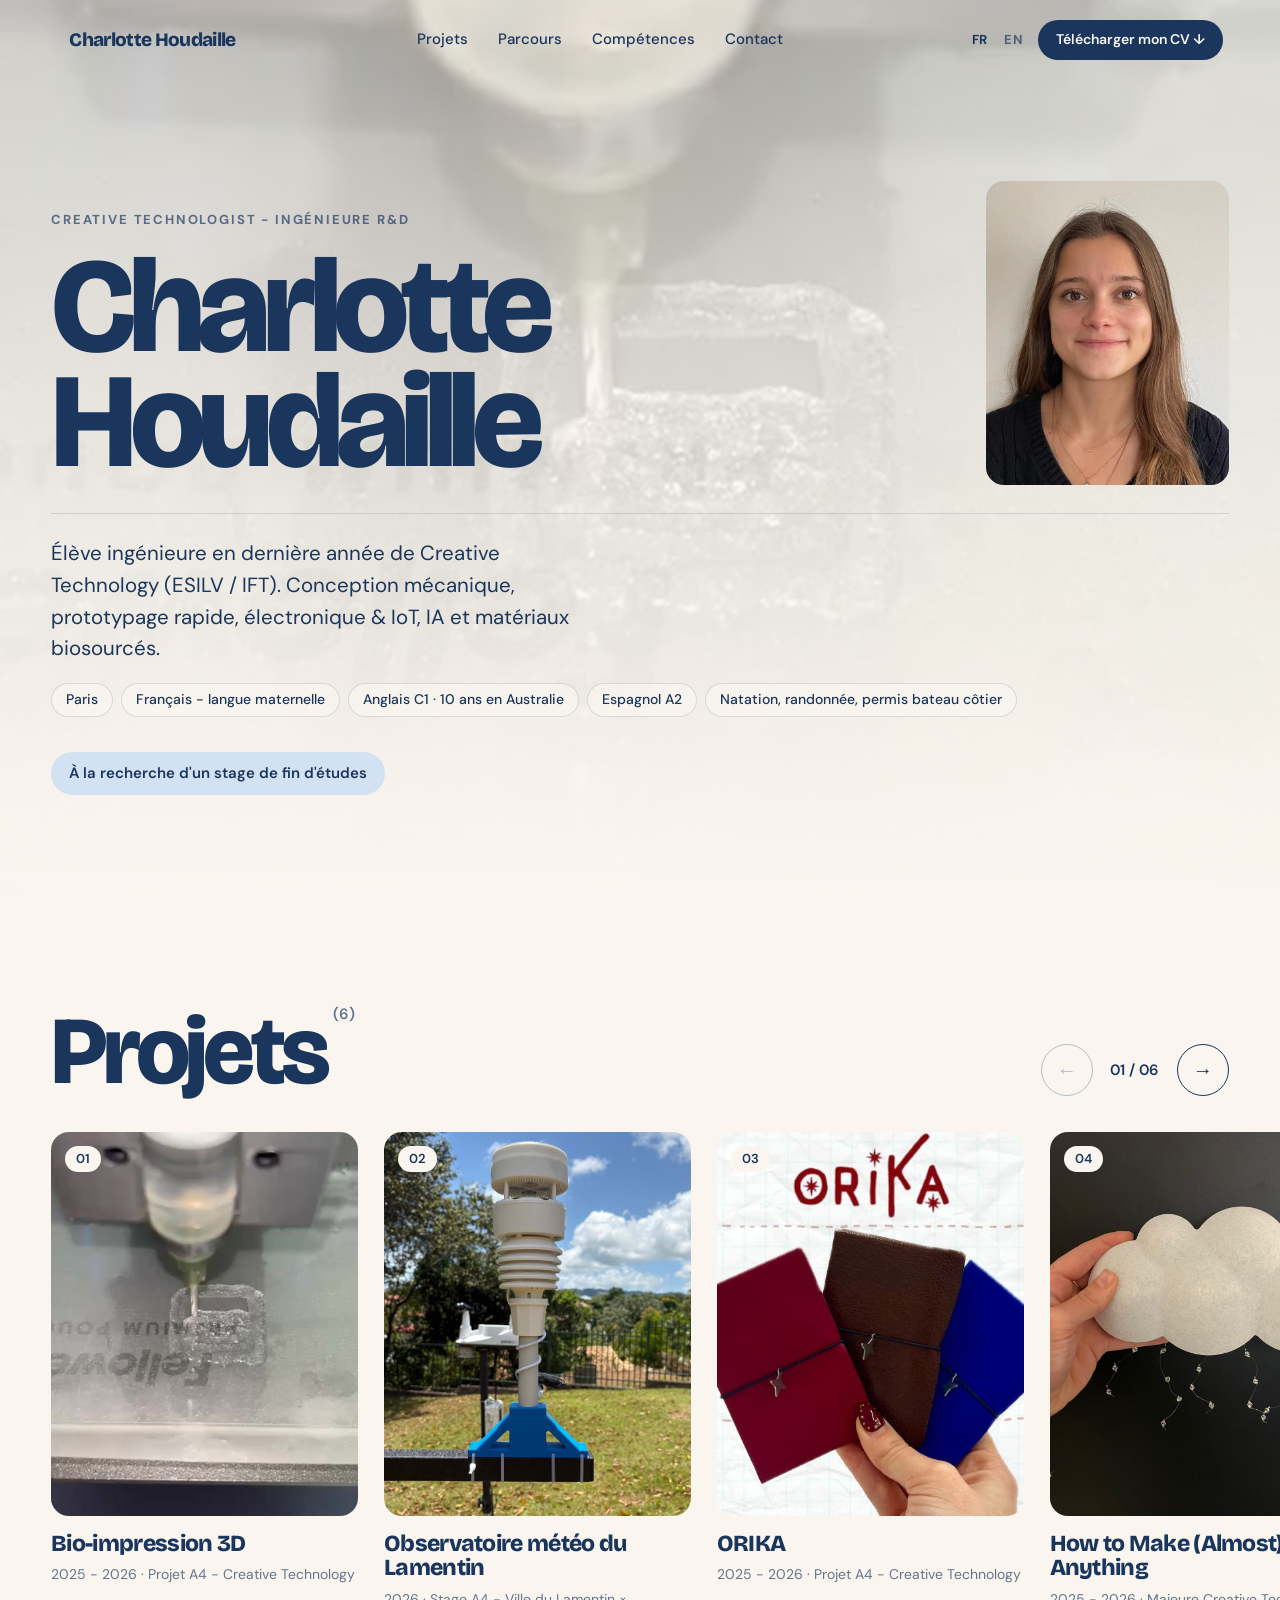
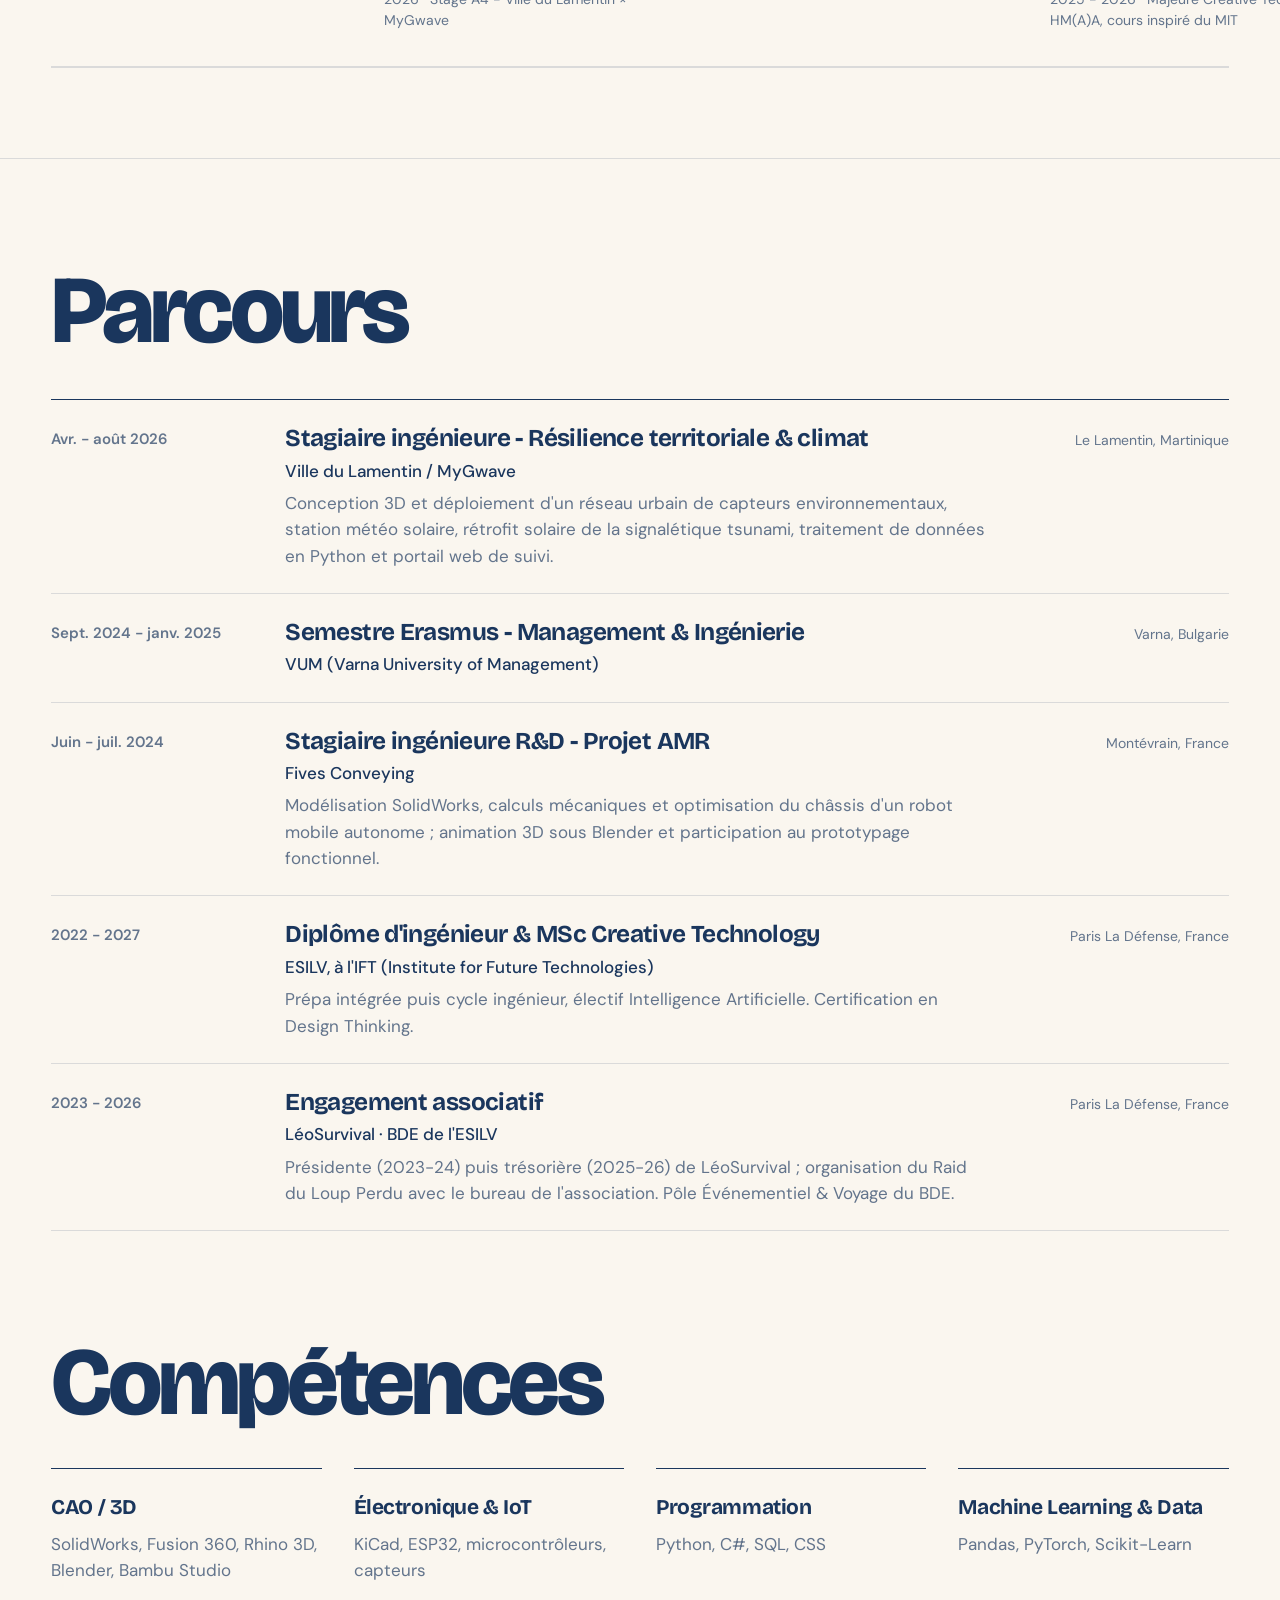
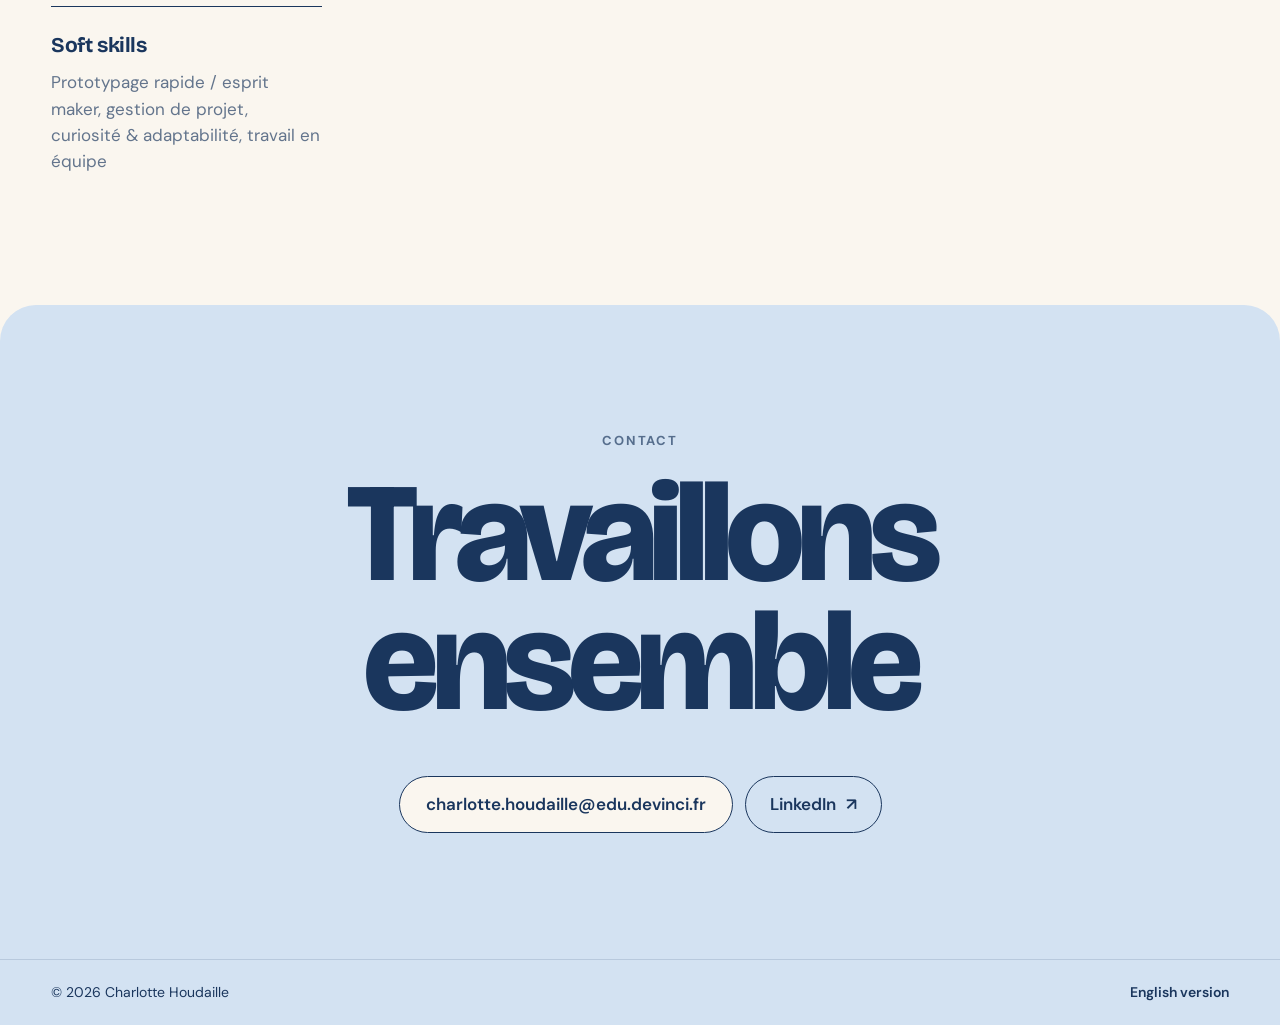
==== index.html @ 098c899a "Add files via upload" ====
<!doctype html>
<html lang="fr">
<head>
  <meta charset="utf-8">
  <meta name="viewport" content="width=device-width, initial-scale=1">
  <title>Charlotte Houdaille - Creative Technologist</title>
  <meta name="description" content="Portfolio de Charlotte Houdaille, élève ingénieure en Creative Technology (ESILV / IFT) : R&D, prototypage, IoT, bio-impression et matériaux biosourcés.">
  <meta name="color-scheme" content="light">
  <link rel="alternate" hreflang="fr" href="index.html">
  <link rel="alternate" hreflang="en" href="en.html">
  <link rel="preconnect" href="https://fonts.googleapis.com">
  <link rel="preconnect" href="https://fonts.gstatic.com" crossorigin>
  <link href="https://fonts.googleapis.com/css2?family=Bricolage+Grotesque:opsz,wght@12..96,600..800&family=DM+Sans:opsz,wght@9..40,400..700&display=swap" rel="stylesheet">
  <link rel="stylesheet" href="css/style.css">
</head>
<body>

  <header class="nav">
    <a href="#top" class="nav__logo" data-reveal>Charlotte Houdaille</a>
    <nav class="nav__links" aria-label="Navigation principale">
      <a href="#projets">Projets</a>
      <a href="#parcours">Parcours</a>
      <a href="#competences">Compétences</a>
      <a href="#contact">Contact</a>
    </nav>
    <div class="nav__right">
      <div class="lang" aria-label="Langue">
        <span aria-current="true">FR</span>
        <a href="en.html" hreflang="en" lang="en">EN</a>
      </div>
      <a href="assets/cv/Charlotte_Houdaille_CV_FR.pdf" class="nav__cta" download>Télécharger mon CV <span aria-hidden="true">↓</span></a>
    </div>
  </header>

  <main>
    <!-- HERO -->
    <section class="hero" id="top">
      <div class="hero__slides" aria-hidden="true"></div>
      <div class="hero__veil" aria-hidden="true"></div>

      <div class="hero__main">
        <div>
          <p class="eyebrow">Creative Technologist - Ingénieure R&amp;D</p>
          <h1 class="hero__name" data-reveal>Charlotte<br>Houdaille</h1>
        </div>
        <figure class="hero__photo">
          <img src="assets/img/portrait.jpg" alt="Portrait de Charlotte Houdaille" width="720" height="900">
        </figure>
      </div>
      <div class="hero__bottom">
        <div class="hero__info">
          <p class="hero__role">Élève ingénieure en dernière année de Creative Technology (ESILV / IFT). Conception mécanique, prototypage rapide, électronique &amp; IoT, IA et matériaux biosourcés.</p>
          <ul class="chips">
            <li class="chip">Paris</li>
            <li class="chip">Français - langue maternelle</li>
            <li class="chip">Anglais C1 · 10 ans en Australie</li>
            <li class="chip">Espagnol A2</li>
            <li class="chip">Natation, randonnée, permis bateau côtier</li>
          </ul>
        </div>
        <p class="status">À la recherche d'un stage de fin d'études</p>
      </div>
    </section>

    <!-- PROJETS -->
    <section class="projects" id="projets" aria-labelledby="projets-title">
      <div class="projects__head">
        <h2 id="projets-title" class="title"><span data-reveal>Projets</span><sup class="projects__count"></sup></h2>
        <div class="projects__controls">
          <button class="arrow" type="button" data-prev aria-label="Projet précédent">←</button>
          <span class="projects__index" aria-live="polite"></span>
          <button class="arrow" type="button" data-next aria-label="Projet suivant">→</button>
        </div>
      </div>
      <div class="projects__track" aria-label="Liste des projets - glisser vers la gauche"></div>
      <div class="projects__progress" aria-hidden="true"><span></span></div>
    </section>

    <!-- PARCOURS -->
    <section class="journey" id="parcours" aria-labelledby="parcours-title">
      <h2 id="parcours-title" class="title"><span data-reveal>Parcours</span></h2>

      <ol class="timeline">
        <li class="timeline__row">
          <span class="timeline__date">Avr. - août 2026</span>
          <div class="timeline__body">
            <h3 data-reveal>Stagiaire ingénieure - Résilience territoriale &amp; climat</h3>
            <p class="timeline__place">Ville du Lamentin / MyGwave</p>
            <p>Conception 3D et déploiement d'un réseau urbain de capteurs environnementaux, station météo solaire, rétrofit solaire de la signalétique tsunami, traitement de données en Python et portail web de suivi.</p>
          </div>
          <span class="timeline__place-loc">Le Lamentin, Martinique</span>
        </li>
        <li class="timeline__row">
          <span class="timeline__date">Sept. 2024 - janv. 2025</span>
          <div class="timeline__body">
            <h3 data-reveal>Semestre Erasmus - Management &amp; Ingénierie</h3>
            <p class="timeline__place">VUM (Varna University of Management)</p>
          </div>
          <span class="timeline__place-loc">Varna, Bulgarie</span>
        </li>
        <li class="timeline__row">
          <span class="timeline__date">Juin - juil. 2024</span>
          <div class="timeline__body">
            <h3 data-reveal>Stagiaire ingénieure R&amp;D - Projet AMR</h3>
            <p class="timeline__place">Fives Conveying</p>
            <p>Modélisation SolidWorks, calculs mécaniques et optimisation du châssis d'un robot mobile autonome ; animation 3D sous Blender et participation au prototypage fonctionnel.</p>
          </div>
          <span class="timeline__place-loc">Montévrain, France</span>
        </li>
        <li class="timeline__row">
          <span class="timeline__date">2022 - 2027</span>
          <div class="timeline__body">
            <h3 data-reveal>Diplôme d'ingénieur &amp; MSc Creative Technology</h3>
            <p class="timeline__place">ESILV, à l'IFT (Institute for Future Technologies)</p>
            <p>Prépa intégrée puis cycle ingénieur, électif Intelligence Artificielle. Certification en Design Thinking.</p>
          </div>
          <span class="timeline__place-loc">Paris La Défense, France</span>
        </li>
        <li class="timeline__row">
          <span class="timeline__date">2023 - 2026</span>
          <div class="timeline__body">
            <h3 data-reveal>Engagement associatif</h3>
            <p class="timeline__place">LéoSurvival · BDE de l'ESILV</p>
            <p>Présidente (2023-24) puis trésorière (2025-26) de LéoSurvival ; organisation du Raid du Loup Perdu avec le bureau de l'association. Pôle Événementiel &amp; Voyage du BDE.</p>
          </div>
          <span class="timeline__place-loc">Paris La Défense, France</span>
        </li>
      </ol>

      <h2 class="title skills__title" id="competences"><span data-reveal>Compétences</span></h2>
      <div class="skills">
        <div class="skills__group">
          <h3 data-reveal>CAO / 3D</h3>
          <p>SolidWorks, Fusion 360, Rhino 3D, Blender, Bambu Studio</p>
        </div>
        <div class="skills__group">
          <h3 data-reveal>Électronique &amp; IoT</h3>
          <p>KiCad, ESP32, microcontrôleurs, capteurs</p>
        </div>
        <div class="skills__group">
          <h3 data-reveal>Programmation</h3>
          <p>Python, C#, SQL, CSS</p>
        </div>
        <div class="skills__group">
          <h3 data-reveal>Machine Learning &amp; Data</h3>
          <p>Pandas, PyTorch, Scikit-Learn</p>
        </div>
        <div class="skills__group">
          <h3 data-reveal>Soft skills</h3>
          <p>Prototypage rapide / esprit maker, gestion de projet, curiosité &amp; adaptabilité, travail en équipe</p>
        </div>
      </div>
    </section>

    <!-- CONTACT -->
    <section class="contact" id="contact" aria-labelledby="contact-title">
      <p class="eyebrow">Contact</p>
      <h2 id="contact-title" class="contact__title" data-reveal>Travaillons ensemble</h2>
      <div class="contact__links">
        <button class="email-box" type="button" data-copy="charlotte.houdaille@edu.devinci.fr" title="Cliquer pour copier" aria-label="Copier l'adresse email charlotte.houdaille@edu.devinci.fr"><span>charlotte.houdaille@edu.devinci.fr</span></button>
        <a class="btn" href="https://www.linkedin.com/in/charlotte-houdaille" target="_blank" rel="noopener">LinkedIn <span aria-hidden="true">↗</span></a>
      </div>
    </section>
  </main>

  <footer class="footer">
    <span>© 2026 Charlotte Houdaille</span>
    <a href="en.html" hreflang="en" lang="en">English version</a>
  </footer>

  <!-- Panneau de détail d'un projet -->
  <div class="panel" id="panel" role="dialog" aria-modal="true" aria-labelledby="panel-title" hidden>
    <div class="panel__backdrop" data-close></div>
    <article class="panel__sheet" tabindex="-1">
      <button class="panel__close" type="button" data-close aria-label="Fermer le projet">✕</button>
      <div class="panel__content"></div>
    </article>
  </div>

  <script src="js/projects.js"></script>
  <script src="js/main.js"></script>
</body>
</html>
---- css/style.css ----
/* ==========================================================
   Charlotte Houdaille — Portfolio
   3 couleurs : crème (fond), bleu marine (texte), bleu pastel
   ========================================================== */

:root {
  --cream: #faf6ef;
  --navy: #1a365d;
  --blue: #d3e2f2;

  --navy-soft: rgba(26, 54, 93, .68);
  --line: rgba(26, 54, 93, .14);

  --font-display: "Bricolage Grotesque", "Arial Black", sans-serif;
  --font-body: "DM Sans", system-ui, sans-serif;

  --gutter: clamp(16px, 4vw, 56px);
  --radius: 18px;
  --ease: cubic-bezier(.22, 1, .36, 1);
}

*,
*::before,
*::after { box-sizing: border-box; }

html { -webkit-text-size-adjust: 100%; }

body {
  margin: 0;
  background: var(--cream);
  color: var(--navy);
  font-family: var(--font-body);
  font-size: 17px;
  line-height: 1.55;
  overflow-x: hidden;
}
body.is-locked { overflow: hidden; }

img, video { display: block; max-width: 100%; }
a { color: inherit; }
h1, h2, h3 { margin: 0; }

.title {
  font-family: var(--font-display);
  font-weight: 800;
  font-size: clamp(44px, 7.5vw, 112px);
  line-height: .92;
  letter-spacing: -.045em;
}

.eyebrow {
  font-size: 13px;
  font-weight: 700;
  letter-spacing: .14em;
  text-transform: uppercase;
  color: var(--navy-soft);
  margin: 0 0 18px;
}

:focus-visible {
  outline: 2px solid var(--navy);
  outline-offset: 3px;
  border-radius: 6px;
}

/* ---------- Pastilles & boutons ---------- */
.chips {
  list-style: none;
  padding: 0;
  margin: 28px 0 0;
  display: flex;
  flex-wrap: wrap;
  gap: 8px;
}
.chip {
  display: inline-block;
  padding: 5px 14px;
  border-radius: 999px;
  border: 1px solid var(--line);
  font-size: 14px;
  font-weight: 500;
  transition: transform .35s var(--ease), background .35s, border-color .35s;
}
.chip:hover {
  transform: scale(1.07);
  background: var(--blue);
  border-color: var(--navy);
}

.btn {
  display: inline-flex;
  align-items: center;
  gap: 10px;
  padding: 13px 24px;
  border-radius: 999px;
  border: 1.5px solid var(--navy);
  background: transparent;
  color: var(--navy);
  font: inherit;
  font-weight: 600;
  text-decoration: none;
  transition: background .3s var(--ease), color .3s var(--ease);
  max-width: 100%;
  overflow-wrap: anywhere;
}
.btn:hover { background: var(--blue); }
.btn--solid { background: var(--navy); color: var(--cream); }
.btn--solid:hover { background: var(--navy); color: var(--blue); }
/* Case email : un clic copie l'adresse */
.email-box {
  display: inline-flex;
  align-items: center;
  gap: 12px;
  padding: 14px 26px;
  border-radius: 999px;
  border: 1.5px solid var(--navy);
  background: var(--cream);
  color: var(--navy);
  font: inherit;
  font-weight: 600;
  cursor: copy;
  max-width: 100%;
  overflow-wrap: anywhere;
  transition: background .3s var(--ease);
}
.email-box:hover { background: var(--navy); color: var(--cream); }
.email-box small { font-size: 12px; font-weight: 500; opacity: .7; }

/* ==========================================================
   CURSEUR (cercle + trait qui s'efface)
   ========================================================== */
.has-cursor,
.has-cursor * { cursor: none !important; }

.cursor {
  position: fixed;
  top: 0;
  left: 0;
  z-index: 300;
  width: 14px;
  height: 14px;
  margin: -7px 0 0 -7px;
  border: 1.5px solid var(--navy);
  background: var(--navy);
  border-radius: 50%;
  pointer-events: none;
  opacity: 0;
  transition: width .3s var(--ease), height .3s var(--ease), margin .3s var(--ease),
    background .3s, opacity .3s;
  will-change: transform;
}
.has-cursor .cursor { opacity: 1; }
.cursor.is-hover {
  width: 40px;
  height: 40px;
  margin: -20px 0 0 -20px;
  background: rgba(211, 226, 242, .55);
}
.cursor.is-hidden { opacity: 0 !important; }

.cursor-trail {
  position: fixed;
  inset: 0;
  z-index: 299;
  width: 100%;
  height: 100%;
  pointer-events: none;
}

/* ==========================================================
   Texte "filtre" (le passage de la souris inverse les couleurs)
   ========================================================== */
.reveal { position: relative; }
/* Un span en ligne donnerait au calque une boîte différente du texte (décalage) */
span.reveal,
a.reveal,
h3.reveal { display: inline-block; }
/* Le calque déborde un peu pour que le disque ne soit pas coupé en haut/bas */
span.reveal > .reveal__top,
a.reveal > .reveal__top,
h3.reveal > .reveal__top { inset: -.3em; padding: .3em; }
.reveal__top {
  position: absolute;
  inset: 0;
  padding: inherit;
  color: var(--blue);
  background: var(--navy);
  clip-path: circle(0 at 0 0);
  pointer-events: none;
  user-select: none;
}

/* ==========================================================
   NAV
   ========================================================== */
.nav {
  position: fixed;
  inset: 14px var(--gutter) auto;
  z-index: 50;
  display: flex;
  align-items: center;
  justify-content: space-between;
  gap: 12px;
  padding: 6px 6px 6px 18px;
  border-radius: 999px;
  transition: background .35s, box-shadow .35s;
}
.nav.is-scrolled {
  background: rgba(250, 246, 239, .86);
  backdrop-filter: blur(12px);
  box-shadow: 0 0 0 1px var(--line);
}

.nav__logo {
  font-family: var(--font-display);
  font-weight: 800;
  font-size: 19px;
  letter-spacing: -.035em;
  text-decoration: none;
  white-space: nowrap;
}

.nav__links {
  display: flex;
  align-items: center;
  gap: 2px;
}
.nav__links a {
  padding: 8px 14px;
  border-radius: 999px;
  font-size: 15px;
  font-weight: 500;
  text-decoration: none;
  transition: background .25s;
}
.nav__links a:hover { background: var(--blue); }

.nav__right { display: flex; align-items: center; gap: 6px; }
.lang {
  display: flex;
  font-size: 13px;
  font-weight: 700;
  letter-spacing: .06em;
}
.lang a,
.lang span {
  padding: 8px 8px;
  text-decoration: none;
}
.lang span { color: var(--navy); }
.lang a { color: var(--navy-soft); }
.lang a:hover { color: var(--navy); }

.nav__cta {
  padding: 9px 18px;
  border-radius: 999px;
  background: var(--navy);
  color: var(--cream);
  font-size: 14px;
  font-weight: 600;
  text-decoration: none;
}

/* ==========================================================
   HERO — photos qui défilent en fond
   ========================================================== */
.hero {
  position: relative;
  min-height: 100svh;
  display: flex;
  flex-direction: column;
  justify-content: flex-end;
  padding: 120px var(--gutter) clamp(48px, 10vh, 110px);
  overflow: hidden;
  isolation: isolate;
}

.hero__slides { position: absolute; inset: 0; z-index: -2; }
.hero__slides img {
  position: absolute;
  inset: 0;
  width: 100%;
  height: 100%;
  object-fit: cover;
  opacity: 0;
  transform: scale(1.1);
  filter: grayscale(.25) brightness(1.08);
  transition: opacity .8s ease, transform 3.5s linear;
}
.hero__slides img.is-active { opacity: 1; transform: scale(1); }

.hero__veil {
  position: absolute;
  inset: 0;
  z-index: -1;
  background:
    linear-gradient(180deg, rgba(250, 246, 239, .55) 0%, rgba(250, 246, 239, .8) 55%, var(--cream) 100%);
}

.hero__name {
  font-family: var(--font-display);
  font-weight: 800;
  font-size: clamp(54px, 10.5vw, 176px);
  line-height: .86;
  letter-spacing: -.055em;
  display: inline-block;
  padding-bottom: .04em;
}

.hero__main {
  display: grid;
  grid-template-columns: 1fr auto;
  align-items: end;
  gap: 24px clamp(24px, 4vw, 64px);
}
.hero__photo {
  margin: 0;
  width: clamp(170px, 19vw, 290px);
}
.hero__photo img {
  width: 100%;
  height: auto;
  aspect-ratio: 4 / 5;
  object-fit: cover;
  border-radius: var(--radius);
  background: var(--blue);
}

.hero__info .chips { margin-top: 18px; }
.hero__info .chip { background: rgba(250, 246, 239, .7); }
.hero__info .chip:hover { background: var(--blue); }

.hero__bottom {
  display: flex;
  flex-wrap: wrap;
  align-items: flex-end;
  justify-content: space-between;
  gap: 20px 40px;
  margin-top: 28px;
  padding-top: 24px;
  border-top: 1px solid var(--line);
}
.hero__role {
  max-width: 560px;
  margin: 0;
  font-size: clamp(17px, 1.6vw, 21px);
}
.status {
  display: inline-flex;
  align-items: center;
  gap: 10px;
  padding: 10px 18px;
  border-radius: 999px;
  background: var(--blue);
  font-weight: 600;
  font-size: 15px;
}

/* ==========================================================
   PROJETS — carrousel en swipe horizontal
   ========================================================== */
.projects { padding: clamp(80px, 12vh, 130px) 0 clamp(60px, 10vh, 110px); }

.projects__head {
  display: flex;
  align-items: flex-end;
  justify-content: space-between;
  gap: 16px;
  padding: 0 var(--gutter);
  margin-bottom: clamp(28px, 4vh, 44px);
}
.projects__count {
  font-family: var(--font-body);
  font-size: 15px;
  font-weight: 600;
  letter-spacing: 0;
  color: var(--navy-soft);
  vertical-align: top;
  margin-left: 6px;
}

.projects__controls { display: flex; align-items: center; gap: 10px; }
.projects__index {
  font-variant-numeric: tabular-nums;
  font-weight: 600;
  font-size: 15px;
  min-width: 64px;
  text-align: center;
}
.arrow {
  width: 52px;
  height: 52px;
  border-radius: 50%;
  border: 1.5px solid var(--navy);
  background: transparent;
  color: var(--navy);
  font-size: 20px;
  cursor: pointer;
  transition: background .3s, opacity .3s;
}
.arrow:hover { background: var(--blue); }
.arrow:disabled { opacity: .3; pointer-events: none; }

.projects__track {
  position: relative;
  display: flex;
  gap: clamp(16px, 2vw, 28px);
  padding: 0 var(--gutter) 6px;
  overflow-x: auto;
  scroll-snap-type: x mandatory;
  scroll-padding-inline: var(--gutter);
  overscroll-behavior-x: contain;
  scrollbar-width: none;
  user-select: none;
  -webkit-user-select: none;
}
.projects__track::-webkit-scrollbar { display: none; }
.projects__track.is-dragging { scroll-snap-type: none; }
.projects__track.is-dragging .card { pointer-events: none; }

.card {
  flex: 0 0 auto;
  /* Taille limitée par la hauteur d'écran : titre, image et sous-titre visibles d'un coup d'œil */
  width: clamp(220px, min(24vw, 46svh * .8), 340px);
  /* Un bouton centre son contenu verticalement : on aligne tout en haut */
  display: flex;
  flex-direction: column;
  align-items: flex-start;
  justify-content: flex-start;
  align-self: flex-start;
  scroll-snap-align: start;
  padding: 0;
  border: 0;
  background: none;
  text-align: left;
  font: inherit;
  color: inherit;
  cursor: pointer;
}

.card__media {
  position: relative;
  width: 100%;
  aspect-ratio: 4 / 5;
  border-radius: var(--radius);
  background: var(--blue);
  overflow: hidden;
}
.card__media img {
  width: 100%;
  height: 100%;
  object-fit: cover;
  transition: transform .9s var(--ease);
  pointer-events: none;
}
.card:hover .card__media img,
.card:focus-visible .card__media img { transform: scale(1.04); }

.card__num {
  position: absolute;
  top: 14px;
  left: 14px;
  z-index: 1;
  padding: 3px 11px;
  border-radius: 999px;
  background: var(--cream);
  font-size: 13px;
  font-weight: 600;
}

.card__title {
  display: inline-block;
  margin-top: 16px;
  font-family: var(--font-display);
  font-weight: 800;
  font-size: clamp(20px, 1.8vw, 26px);
  letter-spacing: -.03em;
  line-height: 1.05;
}
.card__meta {
  display: block;
  margin: 8px 0 0;
  font-size: 14px;
  color: var(--navy-soft);
}

.projects__progress {
  margin: 28px var(--gutter) 0;
  height: 2px;
  background: var(--line);
  overflow: hidden;
}
.projects__progress span {
  display: block;
  height: 100%;
  background: var(--navy);
  transform-origin: left;
  transform: scaleX(0);
}

/* ==========================================================
   PARCOURS
   ========================================================== */
.journey {
  border-top: 1px solid var(--line);
  padding: clamp(80px, 12vh, 140px) var(--gutter);
  max-width: 1300px;
  margin: 0 auto;
}

.timeline {
  list-style: none;
  padding: 0;
  margin: 44px 0 0;
  border-top: 1.5px solid var(--navy);
}
.timeline__row {
  display: grid;
  grid-template-columns: 210px 1fr auto;
  gap: 24px;
  align-items: start;
  padding: 24px 0;
  border-bottom: 1px solid var(--line);
}
.timeline__date {
  font-weight: 600;
  font-size: 15px;
  color: var(--navy-soft);
  padding-top: 4px;
}
.timeline__body h3 {
  font-family: var(--font-display);
  font-size: clamp(20px, 1.9vw, 25px);
  font-weight: 700;
  letter-spacing: -.025em;
  line-height: 1.18;
}
.timeline__place {
  margin: 4px 0 0;
  font-weight: 500;
}
.timeline__body p:not(.timeline__place) {
  margin: 6px 0 0;
  color: var(--navy-soft);
  max-width: 700px;
}
.timeline__place-loc {
  font-size: 14px;
  color: var(--navy-soft);
  white-space: nowrap;
  padding-top: 6px;
}

.skills {
  display: grid;
  grid-template-columns: repeat(auto-fit, minmax(230px, 1fr));
  gap: 0 32px;
  margin-top: 40px;
}
.skills__title {
  margin-top: clamp(80px, 12vh, 130px);
  /* Même espace sous le menu que pour Projets / Parcours (padding de section) */
  scroll-margin-top: clamp(80px, 12vh, 140px);
}
.skills__group {
  padding: 22px 0;
  border-top: 1.5px solid var(--navy);
}
.skills__group h3 {
  font-family: var(--font-display);
  font-weight: 700;
  font-size: 21px;
  letter-spacing: -.02em;
  margin-bottom: 8px;
}
.skills__group p { margin: 0; color: var(--navy-soft); }

/* ==========================================================
   CONTACT
   ========================================================== */
.contact {
  padding: clamp(80px, 14vh, 160px) var(--gutter);
  background: var(--blue);
  border-radius: 36px 36px 0 0;
  text-align: center;
}
.contact__title {
  display: inline-block;
  font-family: var(--font-display);
  font-weight: 800;
  font-size: clamp(52px, 11vw, 170px);
  line-height: .92;
  letter-spacing: -.055em;
  padding: 0 .06em .06em;
}
.contact__title.reveal .reveal__top { color: var(--blue); background: var(--navy); }
.contact__links {
  display: flex;
  flex-wrap: wrap;
  justify-content: center;
  gap: 12px;
  margin-top: 40px;
}

.footer {
  display: flex;
  justify-content: space-between;
  align-items: center;
  gap: 12px;
  padding: 22px var(--gutter);
  background: var(--blue);
  font-size: 14px;
  border-top: 1px solid var(--line);
}
.footer a { text-decoration: none; font-weight: 600; }

/* ==========================================================
   PANNEAU PROJET
   ========================================================== */
.panel { position: fixed; inset: 0; z-index: 100; }
.panel[hidden] { display: none; }
.panel__backdrop {
  position: absolute;
  inset: 0;
  background: rgba(26, 54, 93, .3);
  backdrop-filter: blur(4px);
  opacity: 0;
  transition: opacity .45s var(--ease);
}
.panel__sheet {
  position: absolute;
  inset: 3svh 0 0;
  overflow-y: auto;
  overscroll-behavior: contain;
  background: var(--cream);
  border-radius: 28px 28px 0 0;
  transform: translateY(100%);
  transition: transform .6s var(--ease);
  outline: none;
}
.panel.is-open .panel__backdrop { opacity: 1; }
.panel.is-open .panel__sheet { transform: none; }

.panel__close {
  position: sticky;
  top: 16px;
  float: right;
  margin: 16px var(--gutter) 0 0;
  z-index: 2;
  width: 48px;
  height: 48px;
  border-radius: 50%;
  border: 1.5px solid var(--navy);
  background: var(--cream);
  color: var(--navy);
  font-size: 18px;
  cursor: pointer;
  transition: transform .3s var(--ease), background .3s;
}
.panel__close:hover { transform: rotate(90deg); background: var(--blue); }

.p-hero {
  padding: 56px var(--gutter) 44px;
  background: var(--blue);
}
.p-hero .eyebrow { margin-bottom: 12px; }
.p-hero h2 {
  display: inline-block;
  font-family: var(--font-display);
  font-weight: 800;
  font-size: clamp(40px, 7vw, 108px);
  line-height: .92;
  letter-spacing: -.05em;
  max-width: 16ch;
}
.p-hero__lead {
  max-width: 740px;
  margin: 22px 0 0;
  font-size: clamp(17px, 1.6vw, 20px);
}

.p-meta {
  display: grid;
  grid-template-columns: repeat(auto-fit, minmax(190px, 1fr));
  margin: 0;
  padding: 0 var(--gutter);
  border-bottom: 1px solid var(--line);
}
.p-meta div { padding: 20px 16px 20px 0; }
.p-meta dt {
  font-size: 12px;
  font-weight: 700;
  letter-spacing: .12em;
  text-transform: uppercase;
  color: var(--navy-soft);
}
.p-meta dd { margin: 4px 0 0; font-weight: 500; }

/* Toutes les parties côte à côte sur une ligne ; empilées sur petit écran */
.p-body {
  display: grid;
  grid-template-columns: repeat(var(--cols, 3), minmax(0, 1fr));
  gap: 28px clamp(20px, 3vw, 48px);
  padding: 44px var(--gutter);
}
.chip--link {
  display: inline-flex;
  gap: 6px;
  margin-top: 14px;
  text-decoration: none;
  font-size: 13px;
}
.p-body h3 {
  font-family: var(--font-display);
  font-weight: 700;
  font-size: 22px;
  letter-spacing: -.025em;
  margin-bottom: 10px;
}
.p-body ul { margin: 0; padding-left: 18px; }
.p-body li { margin: 6px 0; }
.p-body li::marker { color: var(--navy-soft); }

/* Galerie : vignettes alignées sur une grille, agrandies au clic */
.p-gallery {
  display: grid;
  grid-template-columns: repeat(auto-fill, minmax(min(260px, 42vw), 1fr));
  gap: 14px;
  padding: 0 var(--gutter) 48px;
}
.p-gallery figure { margin: 0; }
.p-thumb {
  display: block;
  width: 100%;
  padding: 0;
  border: 0;
  border-radius: 12px;
  overflow: hidden;
  background: var(--blue);
  cursor: zoom-in;
}
.p-thumb img,
.p-thumb video {
  width: 100%;
  aspect-ratio: 4 / 5;
  object-fit: cover;
  transition: transform .6s var(--ease);
}
.p-thumb:hover img,
.p-thumb:hover video { transform: scale(1.05); }
.p-gallery figcaption {
  font-size: 13px;
  line-height: 1.35;
  color: var(--navy-soft);
  padding: 6px 2px 0;
}

.lightbox {
  position: fixed;
  inset: 0;
  z-index: 200;
  display: grid;
  place-items: center;
  padding: 64px var(--gutter) 24px;
  background: rgba(26, 54, 93, .82);
}
.lightbox[hidden] { display: none; }
.lightbox__figure { margin: 0; text-align: center; color: var(--cream); }
.lightbox__figure img,
.lightbox__figure video {
  max-width: min(92vw, 1100px);
  max-height: calc(100svh - 140px);
  width: auto;
  height: auto;
  border-radius: 12px;
  margin: 0 auto;
}
.lightbox__figure figcaption { margin-top: 10px; font-size: 15px; }
.lightbox__close {
  position: absolute;
  top: 16px;
  right: var(--gutter);
  width: 48px;
  height: 48px;
  border-radius: 50%;
  border: 1.5px solid var(--cream);
  background: transparent;
  color: var(--cream);
  font-size: 18px;
  cursor: pointer;
}

.p-links { padding: 0 var(--gutter) 64px; display: flex; gap: 12px; flex-wrap: wrap; }

/* ==========================================================
   Responsive
   ========================================================== */
@media (max-width: 860px) {
  .nav__links { display: none; }
}
@media (max-width: 900px) {
  .p-body { grid-template-columns: repeat(2, minmax(0, 1fr)); }
}
@media (max-width: 760px) {
  .p-body { grid-template-columns: 1fr; }
  .hero__main { grid-template-columns: 1fr; }
  .hero__photo { order: -1; width: 130px; }
  .timeline__row { grid-template-columns: 1fr; gap: 4px; }
  .timeline__place-loc { padding-top: 0; }
  .projects__head { flex-wrap: wrap; }
  .card { width: min(80vw, 340px); }
  .footer { flex-direction: column; }
}

@media (prefers-reduced-motion: reduce) {
  *,
  *::before,
  *::after {
    transition-duration: .01ms !important;
    animation-duration: .01ms !important;
  }
}
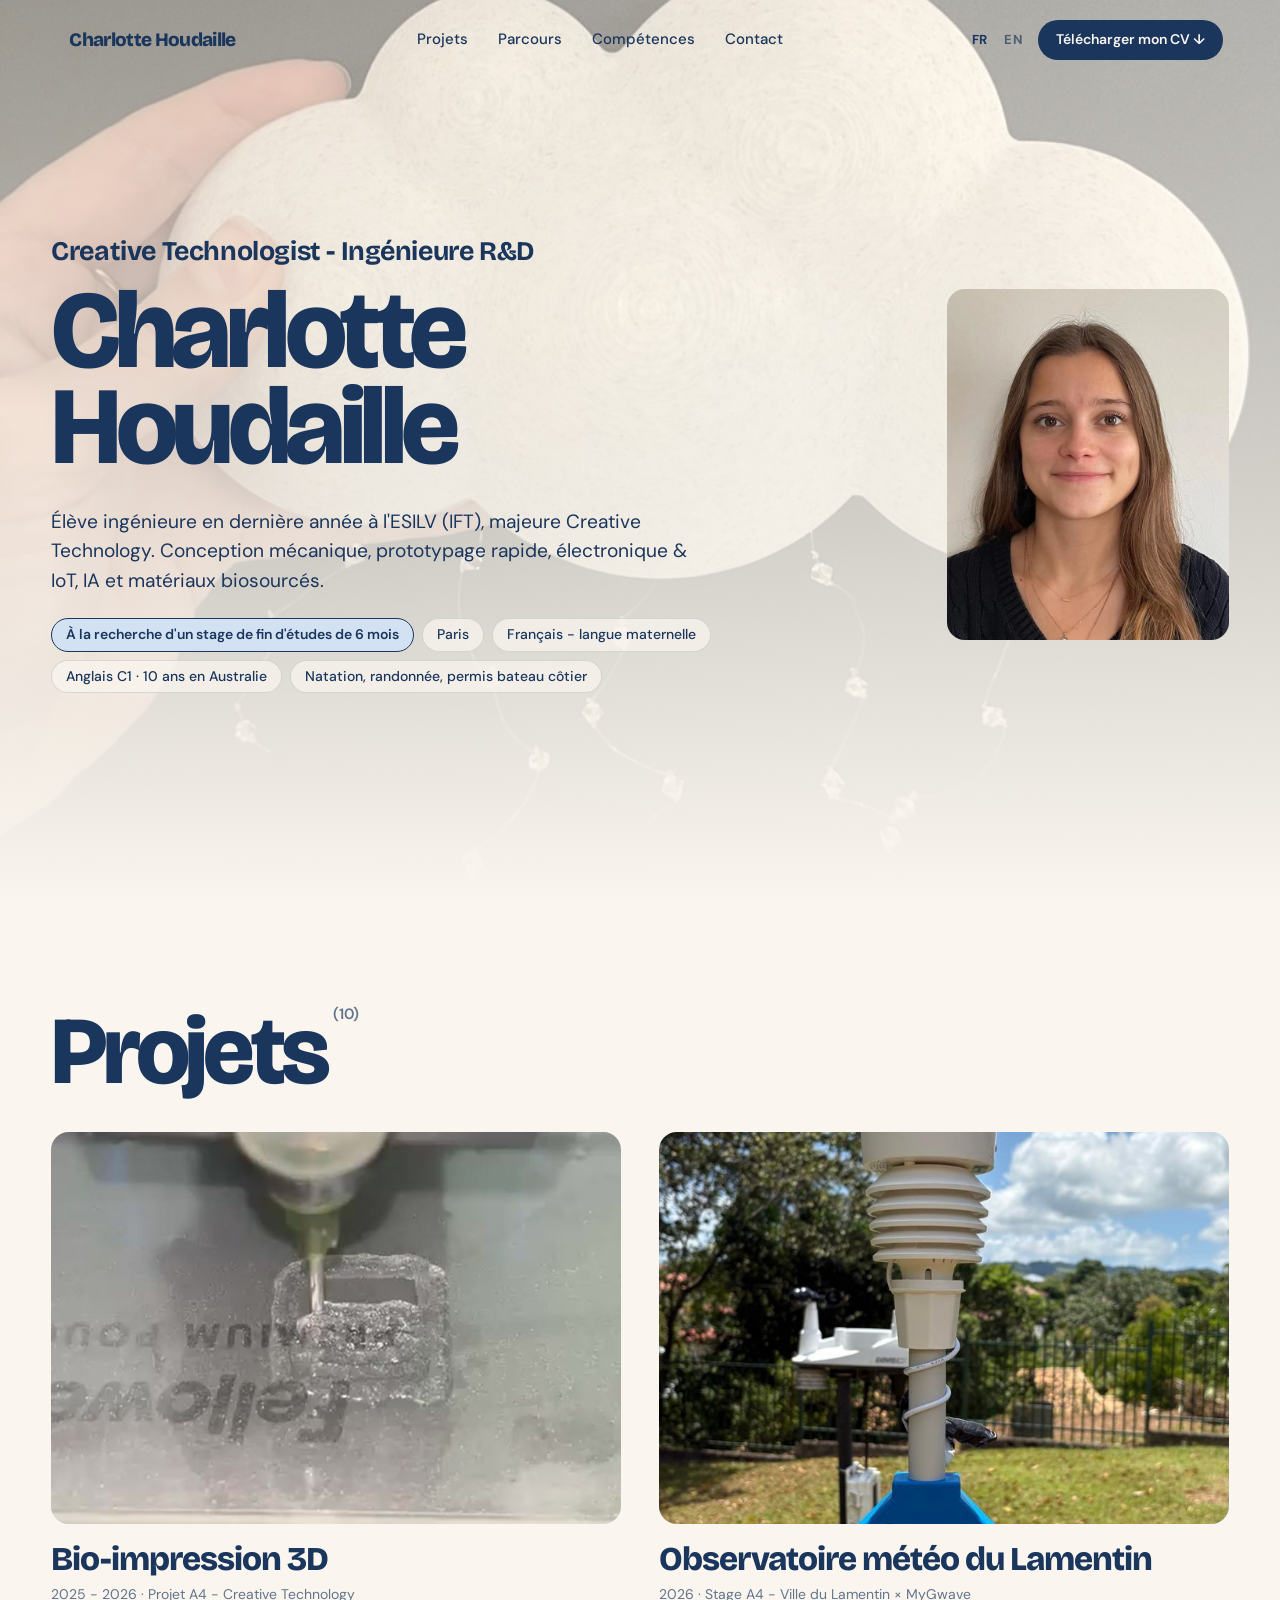
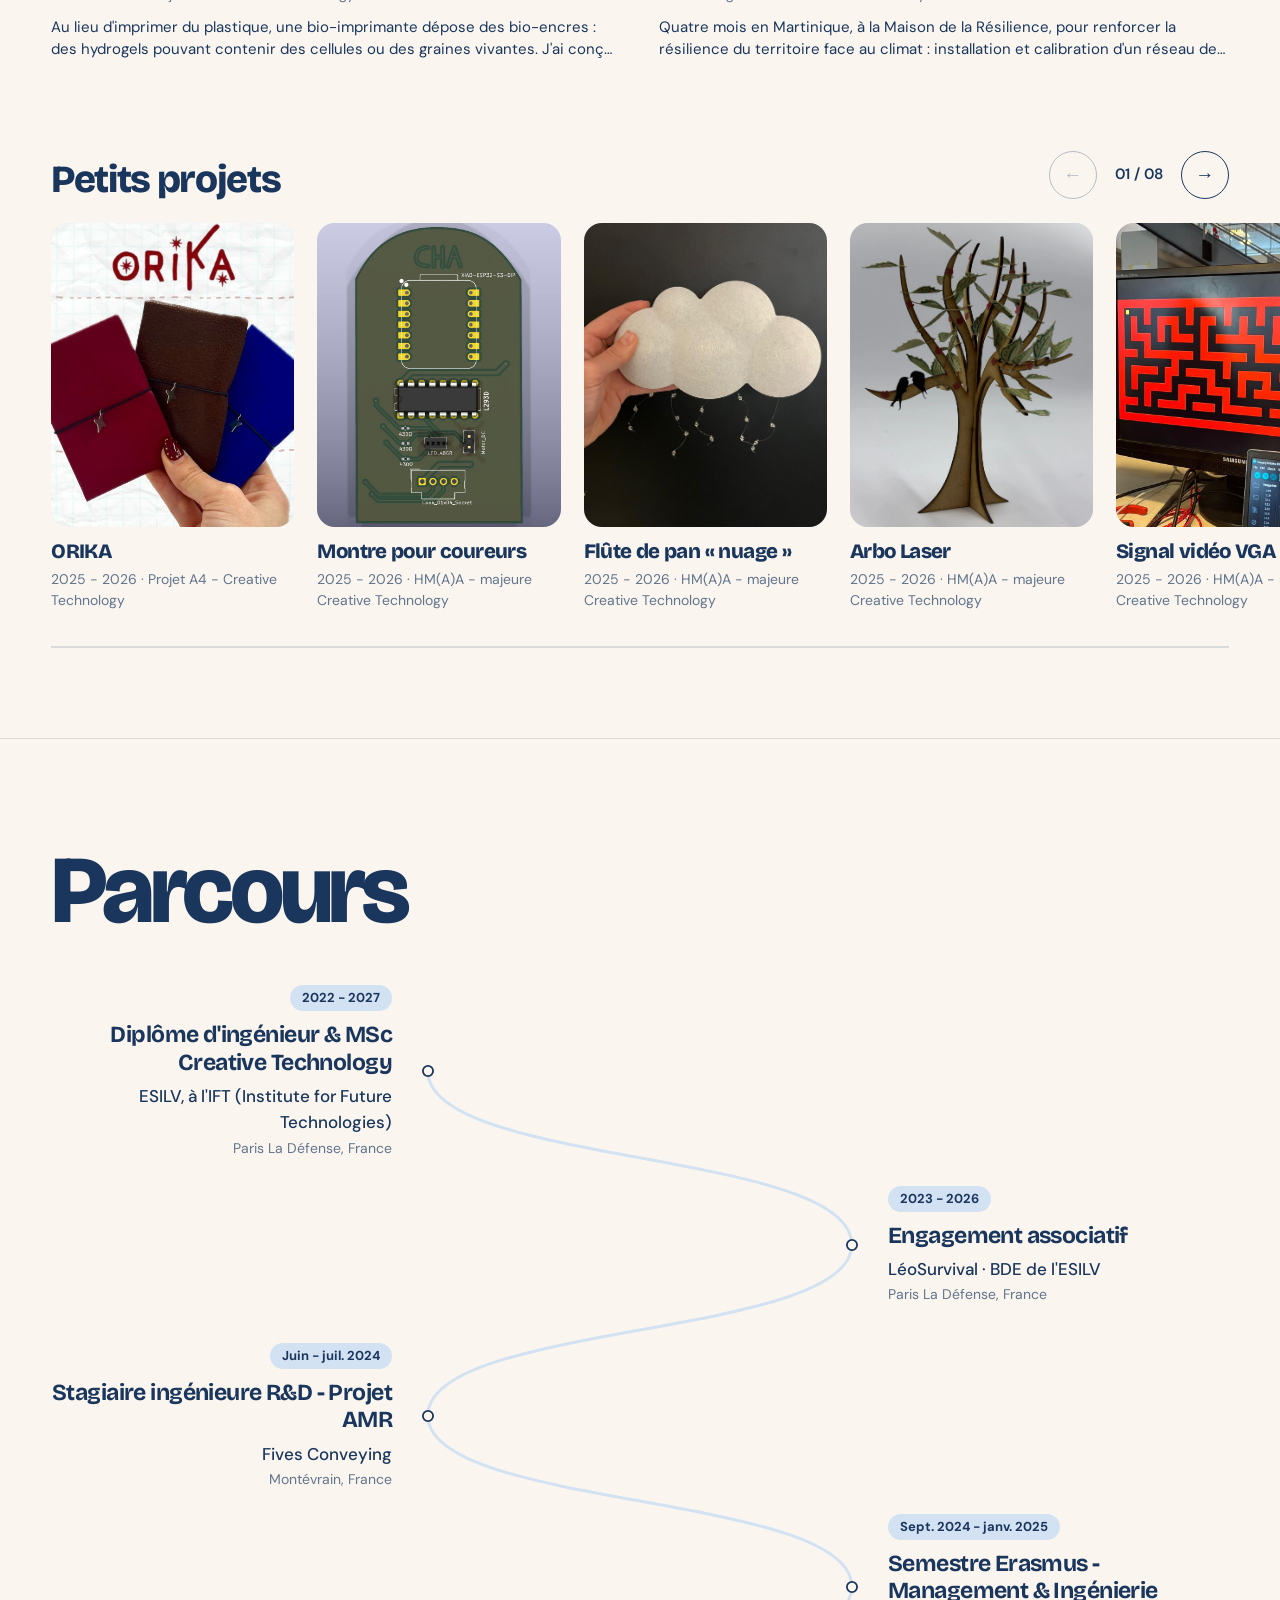
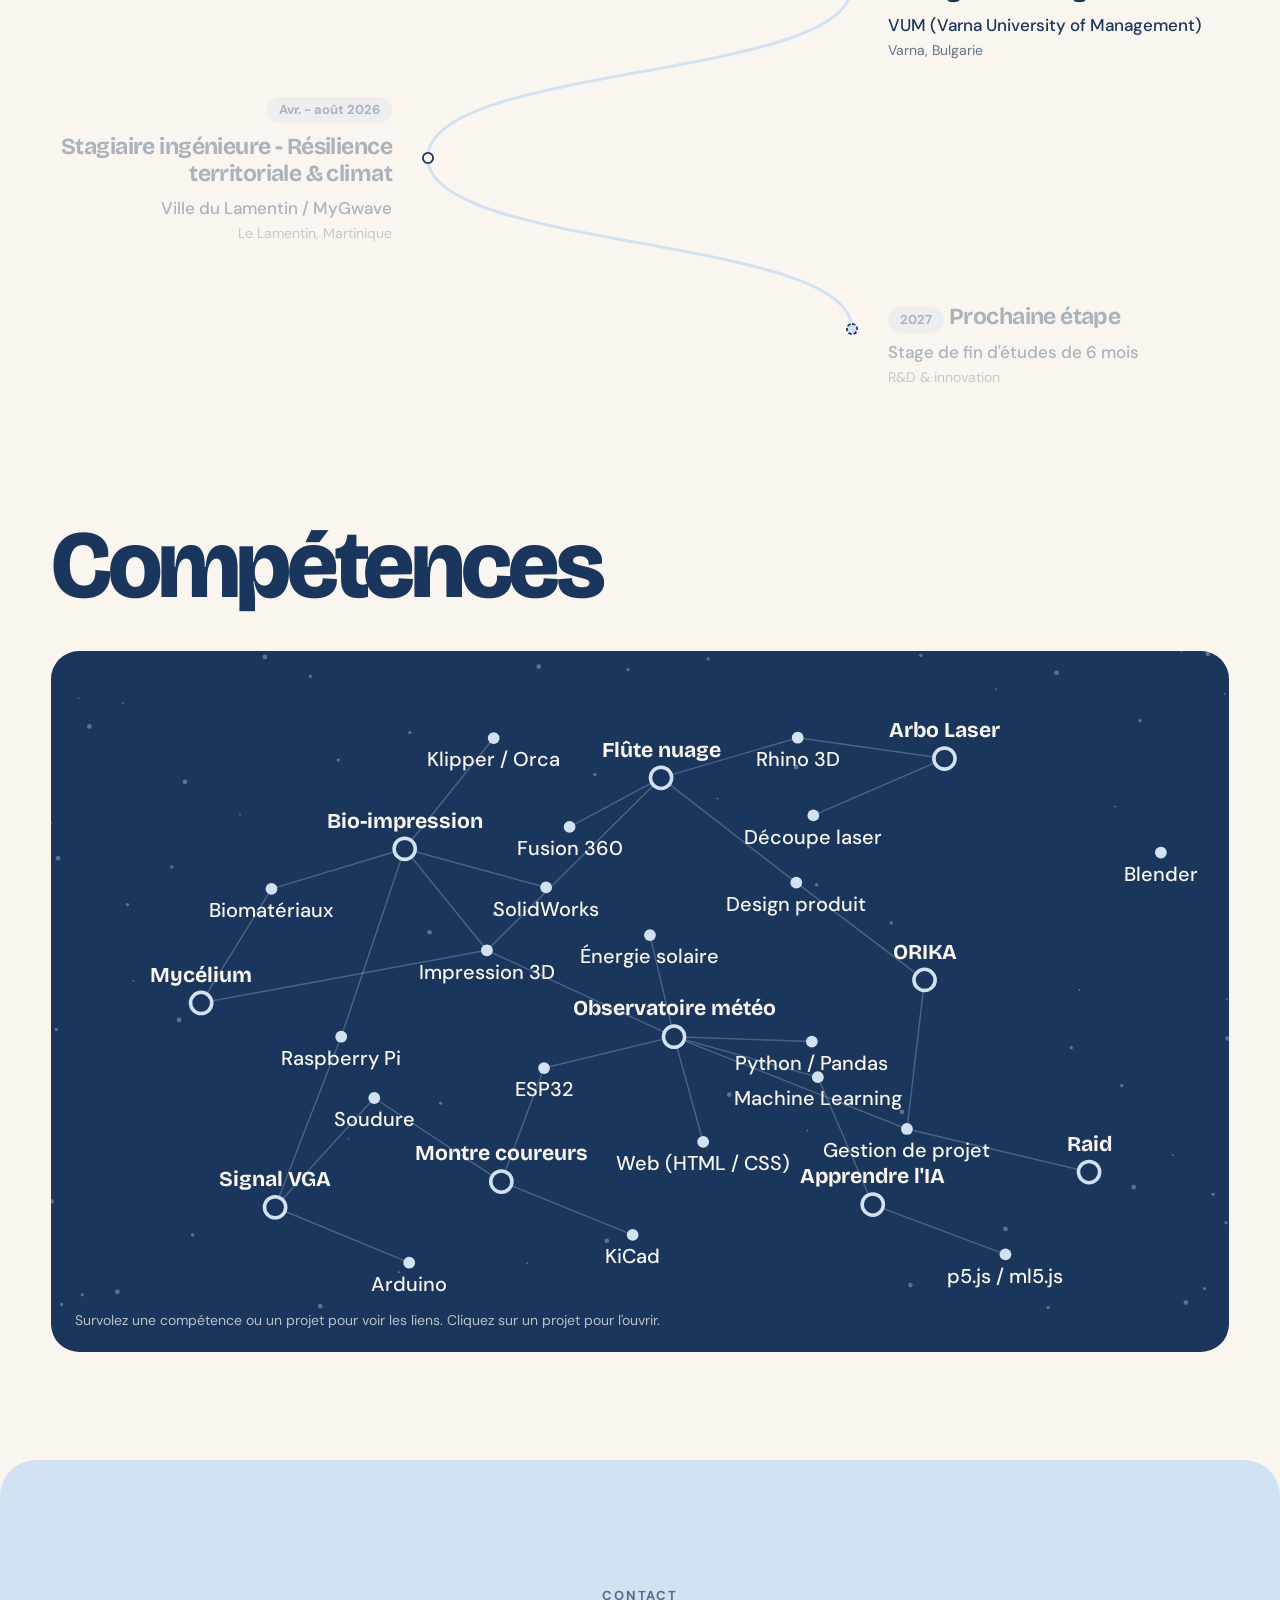
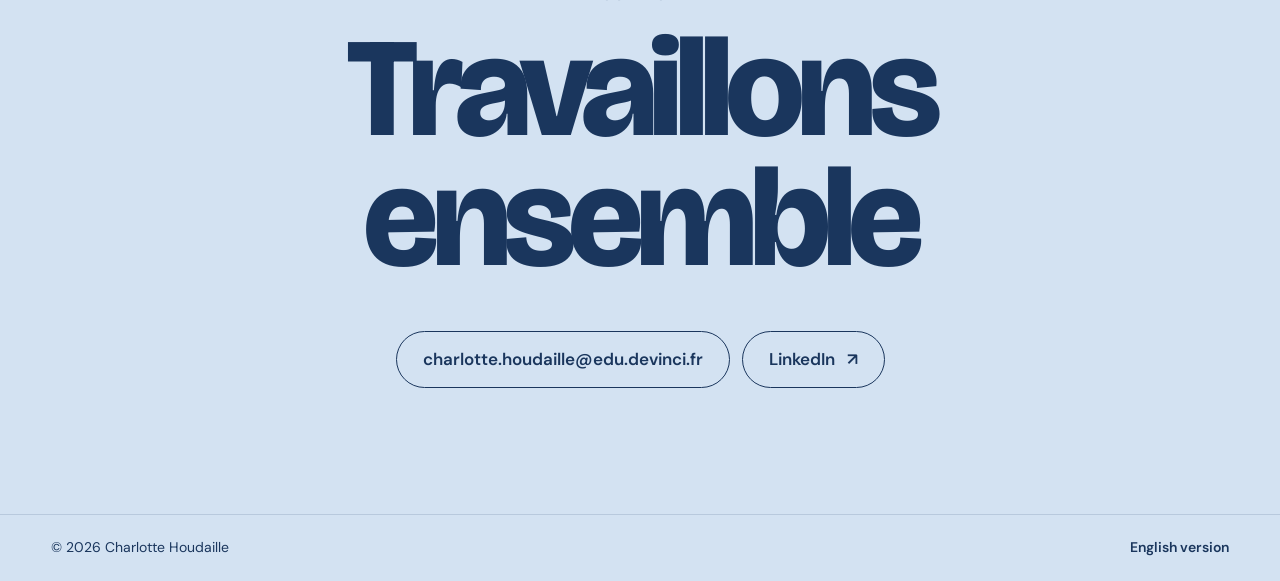
==== commit 50ee94fc: "Add files via upload" ====
--- a/index.html
+++ b/index.html
@@ -12,6 +12,7 @@
   <link rel="preconnect" href="https://fonts.gstatic.com" crossorigin>
   <link href="https://fonts.googleapis.com/css2?family=Bricolage+Grotesque:opsz,wght@12..96,600..800&family=DM+Sans:opsz,wght@9..40,400..700&display=swap" rel="stylesheet">
   <link rel="stylesheet" href="css/style.css">
+  <link rel="stylesheet" href="css/extras.css">
 </head>
 <body>
 
@@ -28,7 +29,7 @@
         <span aria-current="true">FR</span>
         <a href="en.html" hreflang="en" lang="en">EN</a>
       </div>
-      <a href="assets/cv/Charlotte_Houdaille_CV_FR.pdf" class="nav__cta" download>Télécharger mon CV <span aria-hidden="true">↓</span></a>
+      <a href="assets/cv/Charlotte_Houdaille_CV_FR.pdf" class="nav__cta" download><span class="hide-sm">Télécharger mon </span>CV <span aria-hidden="true">↓</span></a>
     </div>
   </header>
 
@@ -39,26 +40,21 @@
       <div class="hero__veil" aria-hidden="true"></div>
 
       <div class="hero__main">
-        <div>
-          <p class="eyebrow">Creative Technologist - Ingénieure R&amp;D</p>
+        <div class="hero__text">
+          <p class="hero__eyebrow">Creative Technologist - Ingénieure R&amp;D</p>
           <h1 class="hero__name" data-reveal>Charlotte<br>Houdaille</h1>
+          <p class="hero__role">Élève ingénieure en dernière année à l'ESILV (IFT), majeure Creative Technology. Conception mécanique, prototypage rapide, électronique &amp; IoT, IA et matériaux biosourcés.</p>
+          <ul class="chips">
+            <li class="chip chip--status">À la recherche d'un stage de fin d'études de 6 mois</li>
+            <li class="chip">Paris</li>
+            <li class="chip">Français - langue maternelle</li>
+            <li class="chip">Anglais C1 · 10 ans en Australie</li>
+            <li class="chip">Natation, randonnée, permis bateau côtier</li>
+          </ul>
         </div>
         <figure class="hero__photo">
           <img src="assets/img/portrait.jpg" alt="Portrait de Charlotte Houdaille" width="720" height="900">
         </figure>
-      </div>
-      <div class="hero__bottom">
-        <div class="hero__info">
-          <p class="hero__role">Élève ingénieure en dernière année de Creative Technology (ESILV / IFT). Conception mécanique, prototypage rapide, électronique &amp; IoT, IA et matériaux biosourcés.</p>
-          <ul class="chips">
-            <li class="chip">Paris</li>
-            <li class="chip">Français - langue maternelle</li>
-            <li class="chip">Anglais C1 · 10 ans en Australie</li>
-            <li class="chip">Espagnol A2</li>
-            <li class="chip">Natation, randonnée, permis bateau côtier</li>
-          </ul>
-        </div>
-        <p class="status">À la recherche d'un stage de fin d'études</p>
       </div>
     </section>
 
@@ -66,13 +62,18 @@
     <section class="projects" id="projets" aria-labelledby="projets-title">
       <div class="projects__head">
         <h2 id="projets-title" class="title"><span data-reveal>Projets</span><sup class="projects__count"></sup></h2>
+      </div>
+      <div class="featured" aria-label="Projets principaux"></div>
+
+      <div class="projects__head projects__head--mini">
+        <h3 class="projects__subtitle"><span data-reveal>Petits projets</span></h3>
         <div class="projects__controls">
           <button class="arrow" type="button" data-prev aria-label="Projet précédent">←</button>
           <span class="projects__index" aria-live="polite"></span>
           <button class="arrow" type="button" data-next aria-label="Projet suivant">→</button>
         </div>
       </div>
-      <div class="projects__track" aria-label="Liste des projets - glisser vers la gauche"></div>
+      <div class="projects__track" aria-label="Petits projets - glisser vers la gauche"></div>
       <div class="projects__progress" aria-hidden="true"><span></span></div>
     </section>
 
@@ -80,75 +81,69 @@
     <section class="journey" id="parcours" aria-labelledby="parcours-title">
       <h2 id="parcours-title" class="title"><span data-reveal>Parcours</span></h2>
 
-      <ol class="timeline">
-        <li class="timeline__row">
-          <span class="timeline__date">Avr. - août 2026</span>
-          <div class="timeline__body">
+      <div class="lifemap">
+        <svg class="lifemap__svg" aria-hidden="true"><path class="lifemap__track"></path><path class="lifemap__line"></path></svg>
+        <ol class="lifemap__list">
+        <li class="lifemap__stop">
+          <span class="lifemap__dot" aria-hidden="true"></span>
+          <div class="lifemap__card">
+            <span class="lifemap__date">2022 - 2027</span>
+            <h3 data-reveal>Diplôme d'ingénieur &amp; MSc Creative Technology</h3>
+            <p class="lifemap__place">ESILV, à l'IFT (Institute for Future Technologies)</p>
+            <p class="lifemap__loc">Paris La Défense, France</p>
+          </div>
+        </li>
+        <li class="lifemap__stop">
+          <span class="lifemap__dot" aria-hidden="true"></span>
+          <div class="lifemap__card">
+            <span class="lifemap__date">2023 - 2026</span>
+            <h3 data-reveal>Engagement associatif</h3>
+            <p class="lifemap__place">LéoSurvival · BDE de l'ESILV</p>
+            <p class="lifemap__loc">Paris La Défense, France</p>
+          </div>
+        </li>
+        <li class="lifemap__stop">
+          <span class="lifemap__dot" aria-hidden="true"></span>
+          <div class="lifemap__card">
+            <span class="lifemap__date">Juin - juil. 2024</span>
+            <h3 data-reveal>Stagiaire ingénieure R&amp;D - Projet AMR</h3>
+            <p class="lifemap__place">Fives Conveying</p>
+            <p class="lifemap__loc">Montévrain, France</p>
+          </div>
+        </li>
+        <li class="lifemap__stop">
+          <span class="lifemap__dot" aria-hidden="true"></span>
+          <div class="lifemap__card">
+            <span class="lifemap__date">Sept. 2024 - janv. 2025</span>
+            <h3 data-reveal>Semestre Erasmus - Management &amp; Ingénierie</h3>
+            <p class="lifemap__place">VUM (Varna University of Management)</p>
+            <p class="lifemap__loc">Varna, Bulgarie</p>
+          </div>
+        </li>
+        <li class="lifemap__stop">
+          <span class="lifemap__dot" aria-hidden="true"></span>
+          <div class="lifemap__card">
+            <span class="lifemap__date">Avr. - août 2026</span>
             <h3 data-reveal>Stagiaire ingénieure - Résilience territoriale &amp; climat</h3>
-            <p class="timeline__place">Ville du Lamentin / MyGwave</p>
-            <p>Conception 3D et déploiement d'un réseau urbain de capteurs environnementaux, station météo solaire, rétrofit solaire de la signalétique tsunami, traitement de données en Python et portail web de suivi.</p>
+            <p class="lifemap__place">Ville du Lamentin / MyGwave</p>
+            <p class="lifemap__loc">Le Lamentin, Martinique</p>
           </div>
-          <span class="timeline__place-loc">Le Lamentin, Martinique</span>
         </li>
-        <li class="timeline__row">
-          <span class="timeline__date">Sept. 2024 - janv. 2025</span>
-          <div class="timeline__body">
-            <h3 data-reveal>Semestre Erasmus - Management &amp; Ingénierie</h3>
-            <p class="timeline__place">VUM (Varna University of Management)</p>
+        <li class="lifemap__stop lifemap__stop--next">
+          <span class="lifemap__dot" aria-hidden="true"></span>
+          <div class="lifemap__card">
+            <span class="lifemap__date">2027</span>
+            <h3 data-reveal>Prochaine étape</h3>
+            <p class="lifemap__place">Stage de fin d'études de 6 mois</p>
+            <p class="lifemap__loc">R&amp;D &amp; innovation</p>
           </div>
-          <span class="timeline__place-loc">Varna, Bulgarie</span>
         </li>
-        <li class="timeline__row">
-          <span class="timeline__date">Juin - juil. 2024</span>
-          <div class="timeline__body">
-            <h3 data-reveal>Stagiaire ingénieure R&amp;D - Projet AMR</h3>
-            <p class="timeline__place">Fives Conveying</p>
-            <p>Modélisation SolidWorks, calculs mécaniques et optimisation du châssis d'un robot mobile autonome ; animation 3D sous Blender et participation au prototypage fonctionnel.</p>
-          </div>
-          <span class="timeline__place-loc">Montévrain, France</span>
-        </li>
-        <li class="timeline__row">
-          <span class="timeline__date">2022 - 2027</span>
-          <div class="timeline__body">
-            <h3 data-reveal>Diplôme d'ingénieur &amp; MSc Creative Technology</h3>
-            <p class="timeline__place">ESILV, à l'IFT (Institute for Future Technologies)</p>
-            <p>Prépa intégrée puis cycle ingénieur, électif Intelligence Artificielle. Certification en Design Thinking.</p>
-          </div>
-          <span class="timeline__place-loc">Paris La Défense, France</span>
-        </li>
-        <li class="timeline__row">
-          <span class="timeline__date">2023 - 2026</span>
-          <div class="timeline__body">
-            <h3 data-reveal>Engagement associatif</h3>
-            <p class="timeline__place">LéoSurvival · BDE de l'ESILV</p>
-            <p>Présidente (2023-24) puis trésorière (2025-26) de LéoSurvival ; organisation du Raid du Loup Perdu avec le bureau de l'association. Pôle Événementiel &amp; Voyage du BDE.</p>
-          </div>
-          <span class="timeline__place-loc">Paris La Défense, France</span>
-        </li>
-      </ol>
+        </ol>
+      </div>
 
       <h2 class="title skills__title" id="competences"><span data-reveal>Compétences</span></h2>
-      <div class="skills">
-        <div class="skills__group">
-          <h3 data-reveal>CAO / 3D</h3>
-          <p>SolidWorks, Fusion 360, Rhino 3D, Blender, Bambu Studio</p>
-        </div>
-        <div class="skills__group">
-          <h3 data-reveal>Électronique &amp; IoT</h3>
-          <p>KiCad, ESP32, microcontrôleurs, capteurs</p>
-        </div>
-        <div class="skills__group">
-          <h3 data-reveal>Programmation</h3>
-          <p>Python, C#, SQL, CSS</p>
-        </div>
-        <div class="skills__group">
-          <h3 data-reveal>Machine Learning &amp; Data</h3>
-          <p>Pandas, PyTorch, Scikit-Learn</p>
-        </div>
-        <div class="skills__group">
-          <h3 data-reveal>Soft skills</h3>
-          <p>Prototypage rapide / esprit maker, gestion de projet, curiosité &amp; adaptabilité, travail en équipe</p>
-        </div>
+      <div class="constellation">
+        <p class="constellation__hint">Survolez une compétence ou un projet pour voir les liens. Cliquez sur un projet pour l'ouvrir.</p>
       </div>
     </section>
 
@@ -158,7 +153,7 @@
       <h2 id="contact-title" class="contact__title" data-reveal>Travaillons ensemble</h2>
       <div class="contact__links">
         <button class="email-box" type="button" data-copy="charlotte.houdaille@edu.devinci.fr" title="Cliquer pour copier" aria-label="Copier l'adresse email charlotte.houdaille@edu.devinci.fr"><span>charlotte.houdaille@edu.devinci.fr</span></button>
-        <a class="btn" href="https://www.linkedin.com/in/charlotte-houdaille" target="_blank" rel="noopener">LinkedIn <span aria-hidden="true">↗</span></a>
+        <a class="email-box" href="https://www.linkedin.com/in/charlotte-houdaille" target="_blank" rel="noopener">LinkedIn <span aria-hidden="true">↗</span></a>
       </div>
     </section>
   </main>
@@ -179,5 +174,6 @@
 
   <script src="js/projects.js"></script>
   <script src="js/main.js"></script>
+  <script src="js/extras.js"></script>
 </body>
 </html>
--- a/css/style.css
+++ b/css/style.css
@@ -14,7 +14,9 @@
   --font-display: "Bricolage Grotesque", "Arial Black", sans-serif;
   --font-body: "DM Sans", system-ui, sans-serif;
 
-  --gutter: clamp(16px, 4vw, 56px);
+  /* Marge latérale : sur très grand écran (ou en dézoomant), le contenu reste
+     centré dans une colonne de 1440px, comme une page de PDF */
+  --gutter: max(clamp(16px, 4vw, 56px), calc((100vw - 1440px) / 2));
   --radius: 18px;
   --ease: cubic-bezier(.22, 1, .36, 1);
 }
@@ -114,11 +116,12 @@
   padding: 14px 26px;
   border-radius: 999px;
   border: 1.5px solid var(--navy);
-  background: var(--cream);
+  background: transparent;
   color: var(--navy);
   font: inherit;
   font-weight: 600;
-  cursor: copy;
+  text-decoration: none;
+  cursor: pointer;
   max-width: 100%;
   overflow-wrap: anywhere;
   transition: background .3s var(--ease);
@@ -157,6 +160,9 @@
   background: rgba(211, 226, 242, .55);
 }
 .cursor.is-hidden { opacity: 0 !important; }
+/* Sur fond bleu marine (constellation) */
+.cursor.is-light { background: var(--cream); border-color: var(--cream); }
+.cursor.is-light.is-hover { background: rgba(250, 246, 239, .25); }
 
 .cursor-trail {
   position: fixed;
@@ -269,8 +275,8 @@
   min-height: 100svh;
   display: flex;
   flex-direction: column;
-  justify-content: flex-end;
-  padding: 120px var(--gutter) clamp(48px, 10vh, 110px);
+  justify-content: center;
+  padding: 110px var(--gutter) clamp(48px, 9vh, 96px);
   overflow: hidden;
   isolation: isolate;
 }
@@ -297,25 +303,52 @@
     linear-gradient(180deg, rgba(250, 246, 239, .55) 0%, rgba(250, 246, 239, .8) 55%, var(--cream) 100%);
 }
 
+.hero__main {
+  display: grid;
+  grid-template-columns: minmax(0, 1fr) auto;
+  /* Photo centrée verticalement par rapport au nom + description */
+  align-items: center;
+  gap: 32px clamp(32px, 5vw, 80px);
+}
+
+.hero__eyebrow {
+  margin: 0 0 16px;
+  font-family: var(--font-display);
+  font-weight: 700;
+  font-size: clamp(18px, 2.1vw, 30px);
+  letter-spacing: -.015em;
+  line-height: 1.15;
+}
+
 .hero__name {
   font-family: var(--font-display);
   font-weight: 800;
-  font-size: clamp(54px, 10.5vw, 176px);
-  line-height: .86;
-  letter-spacing: -.055em;
+  font-size: clamp(50px, 8.6vw, 140px);
+  line-height: .88;
+  letter-spacing: -.05em;
   display: inline-block;
   padding-bottom: .04em;
 }
 
-.hero__main {
-  display: grid;
-  grid-template-columns: 1fr auto;
-  align-items: end;
-  gap: 24px clamp(24px, 4vw, 64px);
-}
+.hero__role {
+  max-width: 640px;
+  margin: 26px 0 0;
+  font-size: clamp(17px, 1.5vw, 20px);
+}
+
+.hero__text .chips { margin-top: 22px; }
+.hero__text .chip { background: rgba(250, 246, 239, .72); }
+.hero__text .chip:hover { background: var(--blue); }
+.hero__text .chip--status {
+  background: var(--blue);
+  border-color: var(--navy);
+  font-weight: 600;
+}
+.hero__text .chip--status:hover { background: var(--navy); color: var(--cream); }
+
 .hero__photo {
   margin: 0;
-  width: clamp(170px, 19vw, 290px);
+  width: clamp(180px, 22vw, 320px);
 }
 .hero__photo img {
   width: 100%;
@@ -326,48 +359,27 @@
   background: var(--blue);
 }
 
-.hero__info .chips { margin-top: 18px; }
-.hero__info .chip { background: rgba(250, 246, 239, .7); }
-.hero__info .chip:hover { background: var(--blue); }
-
-.hero__bottom {
-  display: flex;
-  flex-wrap: wrap;
-  align-items: flex-end;
-  justify-content: space-between;
-  gap: 20px 40px;
-  margin-top: 28px;
-  padding-top: 24px;
-  border-top: 1px solid var(--line);
-}
-.hero__role {
-  max-width: 560px;
-  margin: 0;
-  font-size: clamp(17px, 1.6vw, 21px);
-}
-.status {
-  display: inline-flex;
-  align-items: center;
-  gap: 10px;
-  padding: 10px 18px;
-  border-radius: 999px;
-  background: var(--blue);
-  font-weight: 600;
-  font-size: 15px;
-}
-
 /* ==========================================================
-   PROJETS — carrousel en swipe horizontal
+   PROJETS - 2 projets principaux + mini projets en swipe
    ========================================================== */
 .projects { padding: clamp(80px, 12vh, 130px) 0 clamp(60px, 10vh, 110px); }
 
 .projects__head {
   display: flex;
+  flex-wrap: wrap;
   align-items: flex-end;
   justify-content: space-between;
   gap: 16px;
   padding: 0 var(--gutter);
   margin-bottom: clamp(28px, 4vh, 44px);
+}
+.projects__head--mini { margin-bottom: 24px; }
+.projects__subtitle {
+  font-family: var(--font-display);
+  font-weight: 800;
+  font-size: clamp(26px, 3vw, 42px);
+  letter-spacing: -.035em;
+  line-height: 1;
 }
 .projects__count {
   font-family: var(--font-body);
@@ -379,6 +391,14 @@
   margin-left: 6px;
 }
 
+.featured {
+  display: grid;
+  grid-template-columns: repeat(2, minmax(0, 1fr));
+  gap: 32px clamp(20px, 3vw, 44px);
+  padding: 0 var(--gutter);
+  margin-bottom: clamp(64px, 10vh, 110px);
+}
+
 .projects__controls { display: flex; align-items: center; gap: 10px; }
 .projects__index {
   font-variant-numeric: tabular-nums;
@@ -388,13 +408,13 @@
   text-align: center;
 }
 .arrow {
-  width: 52px;
-  height: 52px;
+  width: 48px;
+  height: 48px;
   border-radius: 50%;
   border: 1.5px solid var(--navy);
   background: transparent;
   color: var(--navy);
-  font-size: 20px;
+  font-size: 19px;
   cursor: pointer;
   transition: background .3s, opacity .3s;
 }
@@ -404,7 +424,7 @@
 .projects__track {
   position: relative;
   display: flex;
-  gap: clamp(16px, 2vw, 28px);
+  gap: clamp(14px, 1.8vw, 24px);
   padding: 0 var(--gutter) 6px;
   overflow-x: auto;
   scroll-snap-type: x mandatory;
@@ -420,8 +440,8 @@
 
 .card {
   flex: 0 0 auto;
-  /* Taille limitée par la hauteur d'écran : titre, image et sous-titre visibles d'un coup d'œil */
-  width: clamp(220px, min(24vw, 46svh * .8), 340px);
+  /* Mini projet : taille limitée par la hauteur d'écran */
+  width: clamp(200px, min(19vw, 40svh * .8), 270px);
   /* Un bouton centre son contenu verticalement : on aligne tout en haut */
   display: flex;
   flex-direction: column;
@@ -437,6 +457,7 @@
   color: inherit;
   cursor: pointer;
 }
+.card--big { width: auto; align-self: stretch; }
 
 .card__media {
   position: relative;
@@ -446,42 +467,47 @@
   background: var(--blue);
   overflow: hidden;
 }
+.card--big .card__media { aspect-ratio: 16 / 11; }
+/* Images empilées : au survol elles défilent en fondu */
 .card__media img {
+  position: absolute;
+  inset: 0;
   width: 100%;
   height: 100%;
   object-fit: cover;
-  transition: transform .9s var(--ease);
+  opacity: 0;
+  transition: opacity .5s ease, transform .9s var(--ease);
   pointer-events: none;
 }
+.card__media img.is-active { opacity: 1; }
 .card:hover .card__media img,
 .card:focus-visible .card__media img { transform: scale(1.04); }
 
-.card__num {
-  position: absolute;
-  top: 14px;
-  left: 14px;
-  z-index: 1;
-  padding: 3px 11px;
-  border-radius: 999px;
-  background: var(--cream);
-  font-size: 13px;
-  font-weight: 600;
-}
-
 .card__title {
   display: inline-block;
-  margin-top: 16px;
+  margin-top: 14px;
   font-family: var(--font-display);
   font-weight: 800;
-  font-size: clamp(20px, 1.8vw, 26px);
+  font-size: clamp(19px, 1.6vw, 23px);
   letter-spacing: -.03em;
-  line-height: 1.05;
-}
+  line-height: 1.08;
+}
+.card--big .card__title { font-size: clamp(26px, 2.6vw, 38px); margin-top: 18px; }
 .card__meta {
   display: block;
-  margin: 8px 0 0;
+  margin: 6px 0 0;
   font-size: 14px;
   color: var(--navy-soft);
+}
+.card__lead {
+  display: -webkit-box;
+  -webkit-line-clamp: 2;
+  -webkit-box-orient: vertical;
+  overflow: hidden;
+  margin-top: 10px;
+  max-width: 60ch;
+  font-size: 15px;
+  line-height: 1.5;
 }
 
 .projects__progress {
@@ -504,52 +530,108 @@
 .journey {
   border-top: 1px solid var(--line);
   padding: clamp(80px, 12vh, 140px) var(--gutter);
-  max-width: 1300px;
-  margin: 0 auto;
-}
-
-.timeline {
+}
+
+/* Life map : une ligne bleue qui serpente d'une étape à l'autre.
+   Les points alternent à gauche et à droite, le tracé est calculé en JS. */
+.lifemap {
+  position: relative;
+  margin-top: 48px;
+}
+.lifemap__svg {
+  position: absolute;
+  inset: 0;
+  width: 100%;
+  height: 100%;
+  overflow: visible;
+  pointer-events: none;
+}
+.lifemap__track,
+.lifemap__line {
+  fill: none;
+  stroke-width: 3;
+  stroke-linecap: round;
+}
+.lifemap__track { stroke: var(--blue); }
+.lifemap__line { stroke: var(--navy); }
+
+.lifemap__list {
+  position: relative;
   list-style: none;
+  margin: 0;
   padding: 0;
-  margin: 44px 0 0;
-  border-top: 1.5px solid var(--navy);
-}
-.timeline__row {
-  display: grid;
-  grid-template-columns: 210px 1fr auto;
-  gap: 24px;
-  align-items: start;
-  padding: 24px 0;
-  border-bottom: 1px solid var(--line);
-}
-.timeline__date {
-  font-weight: 600;
-  font-size: 15px;
-  color: var(--navy-soft);
-  padding-top: 4px;
-}
-.timeline__body h3 {
-  font-family: var(--font-display);
-  font-size: clamp(20px, 1.9vw, 25px);
+}
+/* Les points alternent à 32 % / 68 % : la ligne serpente au centre,
+   le texte est toujours à l'extérieur du virage pour ne jamais être traversé */
+.lifemap__stop {
+  --x: 32%;
+  position: relative;
+  display: flex;
+  align-items: center;
+  min-height: clamp(140px, 19vh, 180px);
+}
+.lifemap__stop:nth-child(even) { --x: 68%; }
+
+.lifemap__dot {
+  position: absolute;
+  left: var(--x);
+  top: 50%;
+  width: 20px;
+  height: 20px;
+  margin: -10px 0 0 -10px;
+  border-radius: 50%;
+  border: 3px solid var(--navy);
+  background: var(--cream);
+  transform: scale(.6);
+  transition: transform .5s var(--ease), background .5s;
+}
+.lifemap__stop.is-reached .lifemap__dot {
+  transform: scale(1);
+  background: var(--navy);
+}
+.lifemap__stop--next .lifemap__dot {
+  border-style: dashed;
+  background: var(--blue) !important;
+}
+.lifemap__stop--next.is-reached .lifemap__dot { animation: lifemap-pulse 2s ease-in-out infinite; }
+@keyframes lifemap-pulse {
+  50% { box-shadow: 0 0 0 10px rgba(211, 226, 242, .8); }
+}
+
+.lifemap__card {
+  /* Étape impaire : texte à gauche du point */
+  width: calc(var(--x) - 36px);
+  text-align: right;
+  opacity: .35;
+  transform: translateY(12px);
+  transition: opacity .6s var(--ease), transform .6s var(--ease);
+}
+.lifemap__stop:nth-child(even) .lifemap__card {
+  /* Étape paire : texte à droite du point */
+  width: calc(100% - var(--x) - 36px);
+  margin-left: calc(var(--x) + 36px);
+  text-align: left;
+}
+.lifemap__stop.is-reached .lifemap__card { opacity: 1; transform: none; }
+
+.lifemap__date {
+  display: inline-block;
+  padding: 3px 12px;
+  border-radius: 999px;
+  background: var(--blue);
+  font-size: 13px;
+  font-weight: 700;
+}
+.lifemap__card h3 {
+  margin-top: 10px;
+  font-family: var(--font-display);
+  font-size: clamp(19px, 1.8vw, 24px);
   font-weight: 700;
   letter-spacing: -.025em;
   line-height: 1.18;
 }
-.timeline__place {
-  margin: 4px 0 0;
-  font-weight: 500;
-}
-.timeline__body p:not(.timeline__place) {
-  margin: 6px 0 0;
-  color: var(--navy-soft);
-  max-width: 700px;
-}
-.timeline__place-loc {
-  font-size: 14px;
-  color: var(--navy-soft);
-  white-space: nowrap;
-  padding-top: 6px;
-}
+.lifemap__place { margin: 6px 0 0; font-weight: 500; }
+.lifemap__loc { margin: 2px 0 0; font-size: 14px; color: var(--navy-soft); }
 
 .skills {
   display: grid;
@@ -800,16 +882,58 @@
 }
 @media (max-width: 900px) {
   .p-body { grid-template-columns: repeat(2, minmax(0, 1fr)); }
-}
+  .hero__photo { width: clamp(150px, 24vw, 220px); }
+}
+
+/* ---------- Téléphone ---------- */
 @media (max-width: 760px) {
   .p-body { grid-template-columns: 1fr; }
-  .hero__main { grid-template-columns: 1fr; }
-  .hero__photo { order: -1; width: 130px; }
-  .timeline__row { grid-template-columns: 1fr; gap: 4px; }
-  .timeline__place-loc { padding-top: 0; }
-  .projects__head { flex-wrap: wrap; }
-  .card { width: min(80vw, 340px); }
+
+  .nav { inset: 10px 12px auto; padding: 5px 5px 5px 14px; }
+  .nav__logo { font-size: 16px; }
+  .nav__cta { padding: 8px 14px; font-size: 13px; }
+  .lang a, .lang span { padding: 8px 5px; }
+  .hide-sm { display: none; }
+
+  .hero { padding-top: 92px; min-height: auto; padding-bottom: 56px; }
+  /* Photo et titre côte à côte, le texte en dessous */
+  .hero__main { grid-template-columns: 1fr; gap: 0; }
+  .hero__photo { order: -1; width: 112px; margin-bottom: 22px; }
+  .hero__photo img { border-radius: 14px; }
+  .hero__eyebrow { margin-bottom: 10px; }
+  .hero__role { margin-top: 18px; }
+  .hero__text .chips { gap: 6px; }
+  .chip { font-size: 13px; padding: 5px 12px; white-space: normal; }
+
+  .featured { grid-template-columns: 1fr; gap: 36px; }
+  .card--big .card__media { aspect-ratio: 4 / 3; }
+  .card { width: min(64vw, 260px); }
+  .featured .card { width: auto; }
+
+  /* Life map : la ligne descend à gauche, les étapes à droite */
+  .lifemap { margin-top: 32px; }
+  .lifemap__stop,
+  .lifemap__stop:nth-child(even) { --x: 11px; min-height: 0; padding: 18px 0; }
+  .lifemap__card,
+  .lifemap__stop:nth-child(even) .lifemap__card {
+    width: auto;
+    margin: 0 0 0 40px;
+    text-align: left;
+  }
+  .skills { margin-top: 28px; }
+
+  .contact { border-radius: 24px 24px 0 0; }
+  .contact__links { flex-direction: column; align-items: stretch; }
+  .email-box { justify-content: center; font-size: 15px; }
+
+  .panel__sheet { inset: 6svh 0 0; border-radius: 22px 22px 0 0; }
+  .p-hero { padding-top: 64px; }
+  .p-gallery { gap: 10px; }
   .footer { flex-direction: column; }
+}
+
+@media (max-width: 380px) {
+  .nav__logo { font-size: 14px; }
 }
 
 @media (prefers-reduced-motion: reduce) {
--- a/css/extras.css
+++ b/css/extras.css
@@ -0,0 +1,252 @@
+/* ==========================================================
+   Constellation des compétences + schémas animés des projets
+   ========================================================== */
+
+/* ==========================================================
+   Constellation
+   ========================================================== */
+.constellation {
+  position: relative;
+  margin-top: 40px;
+  border-radius: 28px;
+  background: var(--navy);
+  color: var(--cream);
+  overflow: hidden;
+}
+.constellation__svg { display: block; width: 100%; height: auto; }
+.constellation__hint {
+  margin: 0;
+  padding: 0 24px 20px;
+  font-size: 14px;
+  color: rgba(250, 246, 239, .72);
+}
+
+.constellation__stars circle {
+  fill: var(--blue);
+  opacity: .35;
+  animation: twinkle 3.5s ease-in-out infinite;
+}
+@keyframes twinkle { 50% { opacity: .9; } }
+
+.constellation__edge {
+  stroke: rgba(211, 226, 242, .26);
+  stroke-width: 1.2;
+  transition: stroke .3s, stroke-width .3s, opacity .3s;
+}
+.constellation__edge.is-on { stroke: var(--blue); stroke-width: 2.2; }
+.has-focus .constellation__edge:not(.is-on) { opacity: .12; }
+
+/* Zone de survol invisible : le point ET son étiquette */
+.constellation__hit { fill: transparent; }
+.constellation__node { cursor: pointer; outline: none; transition: opacity .3s; }
+.constellation__node text {
+  fill: var(--cream);
+  font-family: var(--font-body);
+  font-size: 17px;
+  font-weight: 500;
+}
+.constellation__node--skill circle { fill: var(--blue); }
+.constellation__node--project circle {
+  fill: var(--navy);
+  stroke: var(--blue);
+  stroke-width: 3;
+}
+.constellation__node--project text {
+  font-family: var(--font-display);
+  font-weight: 700;
+  font-size: 18px;
+}
+.has-focus .constellation__node:not(.is-on) { opacity: .25; }
+.constellation__node.is-on circle { fill: var(--cream); }
+.constellation__node--project.is-on circle { fill: var(--blue); stroke: var(--cream); }
+.constellation__node:focus-visible circle { stroke: var(--cream); stroke-width: 3; }
+.is-narrow .constellation__node text { font-size: 19px; }
+
+/* Aperçu du projet survolé */
+.constellation__preview {
+  position: absolute;
+  z-index: 2;
+  width: 240px;
+  padding: 10px 10px 14px;
+  border-radius: 16px;
+  background: var(--cream);
+  color: var(--navy);
+  box-shadow: 0 18px 40px rgba(0, 0, 0, .25);
+  pointer-events: none;
+  opacity: 0;
+  transform: translateY(8px) scale(.97);
+  transition: opacity .25s, transform .3s var(--ease);
+}
+.constellation__preview.is-visible { opacity: 1; transform: none; }
+.constellation__preview img {
+  width: 100%;
+  aspect-ratio: 16 / 10;
+  object-fit: cover;
+  border-radius: 10px;
+  background: var(--blue);
+}
+.constellation__preview strong {
+  display: block;
+  margin-top: 10px;
+  font-family: var(--font-display);
+  font-size: 18px;
+  letter-spacing: -.02em;
+  line-height: 1.15;
+}
+.constellation__preview span { display: block; margin-top: 4px; font-size: 13px; color: var(--navy-soft); }
+.constellation__preview em { display: block; margin-top: 8px; font-size: 12px; font-style: normal; font-weight: 600; }
+
+/* ==========================================================
+   Fiches projet : schéma à droite du titre
+   ========================================================== */
+/* Grille interne : le bandeau bleu reste un bloc normal et va jusqu'au bord */
+.p-hero__grid {
+  display: grid;
+  grid-template-columns: minmax(0, 1fr) minmax(240px, 340px);
+  align-items: center;
+  gap: 28px clamp(28px, 4vw, 64px);
+}
+/* Schéma posé directement sur le bandeau, sans cadre ni légende */
+.p-hero__schema { margin: 0; }
+
+.schema { display: block; width: 100%; height: auto; overflow: visible; }
+.schema * {
+  fill: none;
+  stroke: var(--navy);
+  stroke-width: 2.5;
+  stroke-linecap: round;
+  stroke-linejoin: round;
+}
+.schema .f-cream { fill: var(--cream); }
+.schema .f-navy { fill: var(--navy); }
+.schema .f-blue { fill: var(--blue); }
+.schema .thin { stroke-width: 1.8; }
+.schema .dashed { stroke-dasharray: 5 5; }
+
+/* Tracés qui se dessinent (complets au repos, redessinés à l'animation) */
+.schema [pathLength] { stroke-dasharray: 1; stroke-dashoffset: 0; }
+.schema .dashed[pathLength] { stroke-dasharray: .04 .04; }
+.schema.is-playing .draw { animation: sch-draw 1.4s var(--ease) both; animation-delay: var(--d, 0s); }
+@keyframes sch-draw { from { stroke-dashoffset: 1; } to { stroke-dashoffset: 0; } }
+
+/* Bio-impression (imprimante 3D, piloté en JS) : hydrogel translucide */
+.schema .gel { fill: rgba(250, 246, 239, .62); stroke-width: 1; }
+.schema .gel--side { fill: rgba(250, 246, 239, .45); }
+.schema .gel--top { fill: rgba(250, 246, 239, .85); }
+.schema .gel-shine { stroke: #fff; stroke-width: 3; opacity: .9; }
+.schema .gel-bubble { fill: rgba(255, 255, 255, .7); stroke-width: .9; }
+/* Filament de gel : contour foncé + cœur clair */
+.schema .bp-trace--out { stroke-width: 4.5; }
+.schema .bp-trace--in { stroke: var(--cream); stroke-width: 2.2; }
+
+/* PCB */
+.schema.is-playing .pcb-led { animation: pcb-led .5s ease-in-out 4 both; animation-delay: 1s; }
+@keyframes pcb-led { 50% { fill: var(--navy); } }
+.pcb-led-ray { opacity: 0; }
+.schema.is-playing .pcb-led-ray { animation: sch-blink .5s ease-in-out 4 both; animation-delay: 1s; }
+.pcb-motor { transform-box: fill-box; transform-origin: center; }
+.schema.is-playing .pcb-motor { animation: sch-spin .4s linear 5; animation-delay: 1s; stroke-dasharray: 6 4; }
+
+/* Champignon */
+.my-shroom { transform-origin: 120px 132px; }
+.my-shroom--small { transform-origin: 165px 132px; }
+.schema.is-playing .my-shroom { animation: my-grow .9s var(--ease) both; animation-delay: .8s; }
+.schema.is-playing .my-shroom--small { animation-delay: 1.2s; }
+@keyframes my-grow { from { transform: scale(0, 0); } 60% { transform: scale(1.06, 1.1); } }
+
+/* Observatoire */
+.mq-anemo { transform-origin: 70px 50px; }
+.schema.is-playing .mq-anemo { animation: sch-spin .7s linear 3; }
+.schema.is-playing .mq-wave { animation: sch-blink 1s ease-in-out 2 both; animation-delay: var(--d, 0s); }
+.mq-sun { transform-origin: 192px 38px; }
+.schema.is-playing .mq-sun { animation: sch-spin 2.6s ease-in-out 1; }
+@keyframes sch-spin { to { transform: rotate(360deg); } }
+@keyframes sch-blink { 0%, 100% { opacity: .15; } 50% { opacity: 1; } }
+
+/* ORIKA */
+.ok-open { transform-origin: 120px 90px; }
+.ok-closed { transform-origin: 120px 96px; opacity: 0; }
+.schema.is-playing .ok-open { animation: ok-fold 3s var(--ease) both; }
+.schema.is-playing .ok-closed { animation: ok-show 3s var(--ease) both; }
+@keyframes ok-fold {
+  0%, 35% { opacity: 1; transform: none; }
+  60%, 100% { opacity: 0; transform: rotate(45deg) scale(.55); }
+}
+@keyframes ok-show {
+  0%, 45% { opacity: 0; transform: scale(1.25); }
+  70%, 100% { opacity: 1; transform: none; }
+}
+
+/* Montre */
+.mw-vib { opacity: 0; }
+.schema.is-playing .mw-vib { animation: sch-blink .35s ease-in-out 4 both; animation-delay: 1.2s; }
+.schema.is-playing .mw-body { animation: mw-shake .07s linear 18; animation-delay: 1.2s; }
+@keyframes mw-shake { 50% { transform: translateX(1.6px); } }
+
+/* Flûte nuage */
+.fl-rain { transform-origin: 120px 112px; }
+.schema.is-playing .fl-rain { animation: fl-sway 1.2s ease-in-out 2; }
+@keyframes fl-sway { 25% { transform: rotate(3deg); } 75% { transform: rotate(-3deg); } }
+.fl-note { opacity: 0; }
+.schema.is-playing .fl-note { animation: fl-note 1.5s ease-out both; animation-delay: var(--d, 0s); }
+@keyframes fl-note {
+  0% { opacity: 0; transform: translateY(14px); }
+  30% { opacity: 1; }
+  100% { opacity: 0; transform: translateY(-16px); }
+}
+
+/* Arbo Laser */
+.ab-leaf { transform-box: fill-box; transform-origin: left center; }
+.schema.is-playing .ab-leaf { animation: ab-pop .45s var(--ease) both; animation-delay: var(--d, 0s); }
+.ab-bird > path, .ab-fly { transform-box: fill-box; }
+.schema.is-playing .ab-bird > path { animation: ab-bird .6s ease both; animation-delay: 2.2s; }
+.schema.is-playing .ab-fly { animation: ab-bird .6s ease both; animation-delay: var(--d, 2.3s); }
+@keyframes ab-pop { from { transform: scale(0); } }
+@keyframes ab-bird { from { opacity: 0; transform: translateY(-8px); } }
+
+/* IA */
+.schema.is-playing .ia-edge { animation: ia-flow 1s linear 2 both; animation-delay: var(--d, 0s); stroke-dasharray: 4 6; }
+@keyframes ia-flow { from { stroke-dashoffset: 20; } to { stroke-dashoffset: 0; } }
+.schema.is-playing .ia-node { animation: ia-node 1.6s ease both; animation-delay: var(--d, 0s); }
+@keyframes ia-node { 30%, 70% { fill: var(--navy); } }
+
+/* Raid */
+.rd-plan { stroke-dasharray: 4 6; stroke-width: 2; opacity: .5; }
+
+/* ---------- Mini-jeu labyrinthe dans la fiche VGA ---------- */
+/* Labyrinthe posé directement sur le bandeau, sans cadre */
+.p-hero__schema canvas {
+  display: block;
+  width: 100%;
+  outline: none;
+}
+.p-hero__schema canvas:focus-visible { outline: 2px dashed var(--navy); outline-offset: 4px; }
+.maze__status { margin: 8px 0 0; font-size: 13px; line-height: 1.4; }
+.maze__bar { display: flex; align-items: center; justify-content: space-between; gap: 8px; margin-top: 8px; flex-wrap: wrap; }
+.maze__pad { display: none; gap: 4px; }
+.maze__bar button {
+  min-width: 36px;
+  height: 36px;
+  padding: 0 12px;
+  border-radius: 999px;
+  border: 1.5px solid var(--navy);
+  background: var(--blue);
+  color: var(--navy);
+  font: inherit;
+  font-size: 13px;
+  font-weight: 600;
+  cursor: pointer;
+}
+.maze__bar button:hover { background: var(--navy); color: var(--cream); }
+
+@media (hover: none) { .maze__pad { display: flex; } }
+@media (max-width: 760px) {
+  .constellation { border-radius: 20px; }
+  .constellation__hint { padding: 0 18px 16px; }
+  .p-hero__grid { grid-template-columns: 1fr; padding-right: 0; }
+  .p-hero__schema { max-width: 300px; }
+  .maze__pad { display: flex; }
+}
+@media (prefers-reduced-motion: reduce) {
+  .schema * { animation: none !important; }
+}
